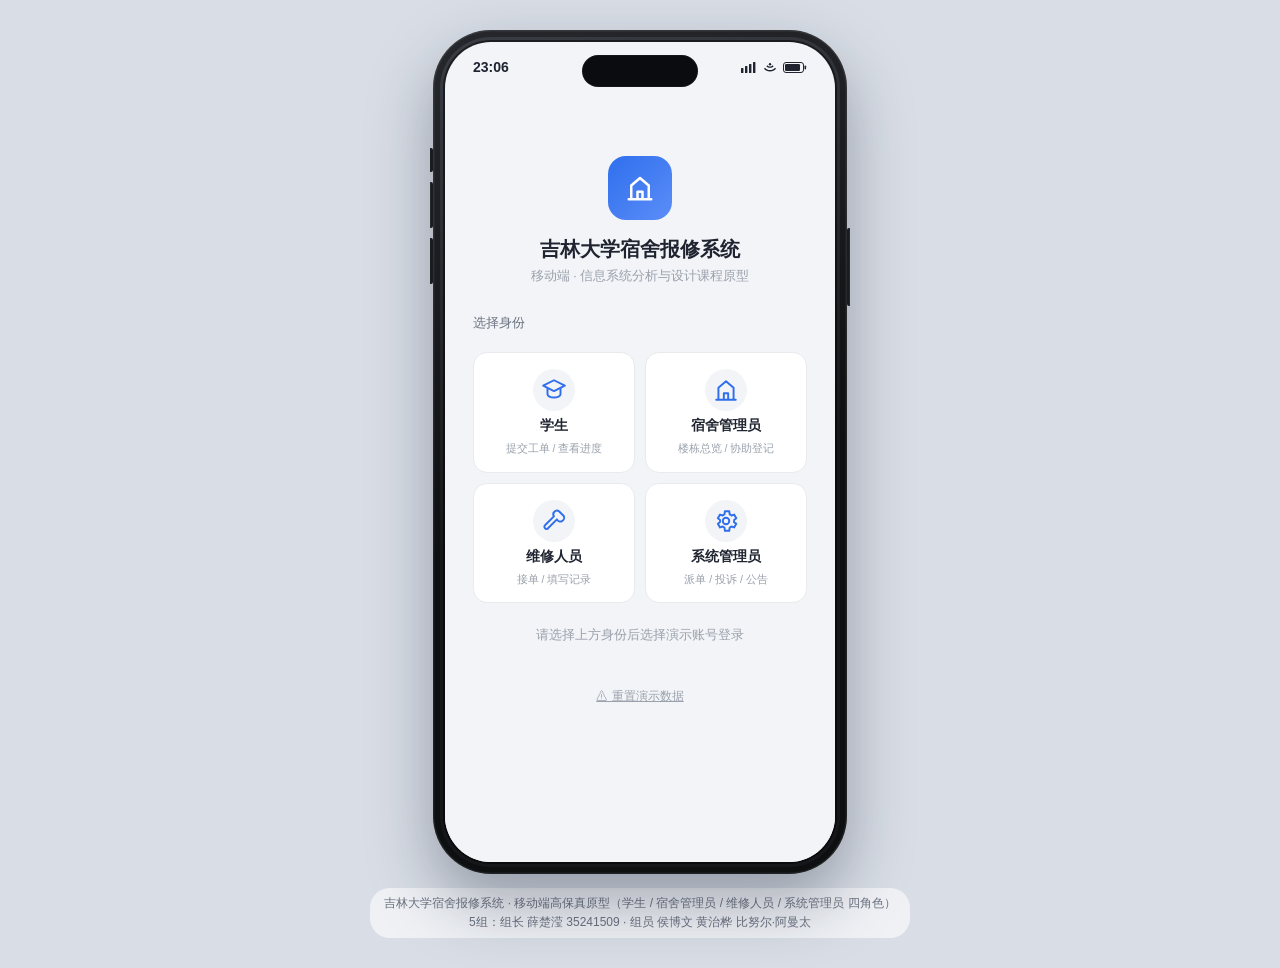
==== mobile.html @ 3c1765bf "Add files via upload" ====
<!DOCTYPE html>
<html lang="zh-CN">
<head>
<meta charset="UTF-8">
<meta name="viewport" content="width=device-width, initial-scale=1.0">
<title>吉林大学宿舍报修系统 - 移动端原型</title>
<style>
:root{
  --primary:#2F6FED;
  --primary-dark:#1E54C4;
  --primary-light:#E8F0FE;
  --success:#1FAA59;
  --success-light:#E6F7ED;
  --warning:#F5A623;
  --warning-light:#FEF3E0;
  --danger:#E5484D;
  --danger-light:#FCEAEA;
  --info:#7C5CFC;
  --info-light:#EFEAFE;
  --bg:#F2F4F7;
  --card:#FFFFFF;
  --text:#1F2430;
  --text-secondary:#6B7280;
  --text-tertiary:#9AA1AC;
  --border:#E8EAED;
  --radius:14px;
  --radius-sm:10px;
}
*{box-sizing:border-box;margin:0;padding:0;}
body{
  font-family:-apple-system,BlinkMacSystemFont,"Segoe UI","PingFang SC","Microsoft YaHei",sans-serif;
  background:#D9DEE6;
  display:flex;
  justify-content:center;
  align-items:flex-start;
  padding:30px 12px;
  min-height:100vh;
  color:var(--text);
}
/* ============ 外层信息 ============ */
.page-wrap{display:flex;flex-direction:column;align-items:center;gap:14px;}
.credit{
  font-size:12px;color:#6B7280;text-align:center;line-height:1.6;
  background:rgba(255,255,255,.6);padding:6px 14px;border-radius:20px;
}
/* ============ 手机框（深色机身 + 内屏 两层结构） ============ */
.phone{
  width:414px;
  height:844px;
  background:linear-gradient(165deg,#3a3d44,#16171a 55%);
  border-radius:58px;
  box-shadow:
    0 28px 64px rgba(20,30,50,.35),
    0 0 0 1.5px rgba(255,255,255,.08) inset,
    0 0 0 7px rgba(0,0,0,.35) inset;
  position:relative;
  padding:12px;
}
/* 电源键（右侧） */
.phone::before{
  content:'';position:absolute;right:-3px;top:198px;width:3px;height:78px;
  background:#1b1c1f;border-radius:2px 0 0 2px;
  box-shadow:-1px 0 0 rgba(255,255,255,.06) inset;
}
/* 音量键（左侧，上下两段） */
.phone::after{
  content:'';position:absolute;left:-3px;top:152px;width:3px;height:46px;
  background:#1b1c1f;border-radius:0 2px 2px 0;
  box-shadow:1px 0 0 rgba(255,255,255,.06) inset;
}
.phone-mute{
  position:absolute;left:-3px;top:118px;width:3px;height:24px;
  background:#1b1c1f;border-radius:0 2px 2px 0;z-index:1;
}
.phone-vol2{
  position:absolute;left:-3px;top:208px;width:3px;height:46px;
  background:#1b1c1f;border-radius:0 2px 2px 0;z-index:1;
}
.phone-screen{
  width:100%;height:100%;
  background:var(--bg);
  border-radius:46px;
  overflow:hidden;
  position:relative;
  display:flex;
  flex-direction:column;
  box-shadow:0 0 0 2px rgba(0,0,0,.5);
}
.notch{
  position:absolute;top:13px;left:50%;transform:translateX(-50%);
  width:116px;height:32px;background:#0b0c10;border-radius:100px;
  z-index:50;
  box-shadow:0 0 0 1px rgba(255,255,255,.04) inset;
}
.statusbar{
  height:50px;flex:0 0 50px;display:flex;align-items:center;justify-content:space-between;
  padding:0 28px;font-size:14px;font-weight:600;color:var(--text);background:transparent;z-index:40;
}
.statusbar .icons{display:flex;align-items:center;gap:5px;}
.screens{flex:1;position:relative;overflow:hidden;}
.screen{
  position:absolute;inset:0;display:flex;flex-direction:column;
  background:var(--bg);
  transform:translateX(100%);
  transition:transform .26s ease;
  z-index:1;
}
.screen.active{transform:translateX(0);z-index:5;}
.screen.under{transform:translateX(-30%);z-index:2;}
.screen-scroll{flex:1;overflow-y:auto;-webkit-overflow-scrolling:touch;}
.screen-scroll::-webkit-scrollbar{display:none;}

/* ============ 顶部导航 ============ */
.topnav{
  flex:0 0 50px;display:flex;align-items:center;padding:0 6px;position:relative;
  background:var(--bg);
}
.topnav .nav-btn{
  width:38px;height:38px;display:flex;align-items:center;justify-content:center;cursor:pointer;
  color:var(--text);flex:0 0 38px;
}
.topnav .nav-title{
  position:absolute;left:0;right:0;text-align:center;font-size:17px;font-weight:600;pointer-events:none;
}
.topnav .nav-right{flex:0 0 38px;display:flex;align-items:center;justify-content:flex-end;padding-right:4px;}
.topnav .nav-right-text{font-size:13px;color:var(--primary);font-weight:500;cursor:pointer;white-space:nowrap;}

/* ============ 通用卡片 ============ */
.card{
  background:var(--card);border-radius:var(--radius);padding:16px;
  box-shadow:0 1px 2px rgba(20,30,50,.04);
}
.section{padding:14px 16px;}
.section-title{font-size:14px;font-weight:600;color:var(--text);margin-bottom:10px;display:flex;align-items:center;justify-content:space-between;}
.section-title .more{font-size:12px;color:var(--text-tertiary);font-weight:400;cursor:pointer;}

/* ============ 按钮 ============ */
.btn{
  display:flex;align-items:center;justify-content:center;gap:6px;
  height:46px;border-radius:12px;font-size:15px;font-weight:600;cursor:pointer;
  border:none;width:100%;transition:transform .08s, opacity .15s;
  -webkit-tap-highlight-color:transparent;
}
.btn:active{transform:scale(.98);}
.btn-primary{background:var(--primary);color:#fff;}
.btn-primary:disabled{background:#B9CCF4;cursor:not-allowed;}
.btn-outline{background:#fff;color:var(--primary);border:1px solid var(--primary);}
.btn-danger-outline{background:#fff;color:var(--danger);border:1px solid var(--danger);}
.btn-ghost{background:var(--bg);color:var(--text);}
.btn-sm{height:36px;font-size:13px;border-radius:10px;}
.btn-row{display:flex;gap:10px;}

/* ============ 表单 ============ */
.field-label{font-size:13px;color:var(--text-secondary);margin-bottom:8px;font-weight:500;}
.field-label .req{color:var(--danger);margin-left:2px;}
textarea, input[type=text], input[type=datetime-local], input[type=password]{
  width:100%;border:1px solid var(--border);border-radius:10px;padding:11px 12px;
  font-size:14px;font-family:inherit;color:var(--text);background:#fff;
}
textarea{resize:none;min-height:90px;line-height:1.5;}
input::placeholder, textarea::placeholder{color:var(--text-tertiary);}
textarea:focus, input:focus{outline:none;border-color:var(--primary);}

.chip-grid{display:flex;flex-wrap:wrap;gap:8px;}
.chip{
  padding:9px 14px;border-radius:10px;background:#fff;border:1px solid var(--border);
  font-size:13.5px;color:var(--text);cursor:pointer;display:flex;align-items:center;gap:5px;
  -webkit-tap-highlight-color:transparent;
}
.chip.selected{background:var(--primary-light);border-color:var(--primary);color:var(--primary-dark);font-weight:600;}

.type-grid{display:grid;grid-template-columns:repeat(4,1fr);gap:10px;}
.type-item{
  display:flex;flex-direction:column;align-items:center;gap:6px;padding:10px 0;border-radius:12px;
  cursor:pointer;border:1.5px solid transparent;-webkit-tap-highlight-color:transparent;
}
.type-item.selected{background:var(--primary-light);border-color:var(--primary);}
.type-item .ic{
  width:42px;height:42px;border-radius:50%;display:flex;align-items:center;justify-content:center;
  background:var(--bg);
}
.type-item.selected .ic{background:#fff;}
.type-item span{font-size:12px;color:var(--text-secondary);}
.type-item.selected span{color:var(--primary-dark);font-weight:600;}

.switch-row{display:flex;align-items:center;justify-content:space-between;padding:4px 0;}
.switch{width:46px;height:26px;border-radius:13px;background:var(--border);position:relative;cursor:pointer;transition:background .2s;flex:0 0 46px;}
.switch.on{background:var(--primary);}
.switch .knob{position:absolute;top:3px;left:3px;width:20px;height:20px;border-radius:50%;background:#fff;box-shadow:0 1px 3px rgba(0,0,0,.25);transition:left .2s;}
.switch.on .knob{left:23px;}

/* ============ 图片上传 ============ */
.upload-grid{display:flex;flex-wrap:wrap;gap:10px;}
.upload-tile{
  width:72px;height:72px;border-radius:10px;position:relative;overflow:hidden;
  display:flex;align-items:center;justify-content:center;color:#fff;font-size:11px;
}
.upload-tile .del{
  position:absolute;top:2px;right:2px;width:18px;height:18px;border-radius:50%;
  background:rgba(0,0,0,.45);display:flex;align-items:center;justify-content:center;cursor:pointer;
}
.upload-add{
  width:72px;height:72px;border-radius:10px;border:1.5px dashed var(--border);
  display:flex;flex-direction:column;align-items:center;justify-content:center;gap:3px;
  color:var(--text-tertiary);font-size:11px;cursor:pointer;background:#fbfbfc;
}

/* ============ 状态标签 ============ */
.badge{display:inline-flex;align-items:center;gap:4px;font-size:11.5px;font-weight:600;padding:3px 9px;border-radius:7px;white-space:nowrap;}
.badge-pending{background:var(--warning-light);color:#B5740E;}
.badge-assigned{background:var(--info-light);color:#5B3FD6;}
.badge-repairing{background:var(--primary-light);color:var(--primary-dark);}
.badge-evaluate{background:#E0F7F4;color:#0E8A78;}
.badge-completed{background:var(--success-light);color:#16834A;}
.badge-cancelled{background:#EEF0F2;color:#7A828E;}
.badge-rejected{background:var(--danger-light);color:#C23337;}

/* ============ 工单列表卡片 ============ */
.ticket-card{background:#fff;border-radius:var(--radius);padding:14px;margin-bottom:10px;cursor:pointer;-webkit-tap-highlight-color:transparent;}
.ticket-card:active{background:#FAFBFC;}
.ticket-top{display:flex;align-items:flex-start;justify-content:space-between;margin-bottom:8px;}
.ticket-type{display:flex;align-items:center;gap:8px;}
.ticket-type .ic{width:34px;height:34px;border-radius:9px;display:flex;align-items:center;justify-content:center;flex:0 0 34px;}
.ticket-id{font-size:11.5px;color:var(--text-tertiary);}
.ticket-desc{font-size:13px;color:var(--text-secondary);line-height:1.5;margin:6px 0 8px;
  display:-webkit-box;-webkit-line-clamp:2;-webkit-box-orient:vertical;overflow:hidden;}
.ticket-meta{display:flex;align-items:center;justify-content:space-between;font-size:11.5px;color:var(--text-tertiary);}

/* ============ 分段控件 / tabs ============ */
.segment{display:flex;background:#fff;border-radius:11px;padding:3px;gap:2px;}
.segment .seg-item{flex:1;text-align:center;padding:8px 4px;font-size:12.5px;border-radius:9px;color:var(--text-secondary);cursor:pointer;font-weight:500;white-space:nowrap;}
.segment .seg-item.active{background:var(--primary);color:#fff;font-weight:600;}
.tab-underline{display:flex;border-bottom:1px solid var(--border);background:#fff;}
.tab-underline .tu-item{flex:1;text-align:center;padding:13px 0;font-size:14px;color:var(--text-secondary);position:relative;cursor:pointer;font-weight:500;}
.tab-underline .tu-item.active{color:var(--primary);font-weight:700;}
.tab-underline .tu-item.active::after{content:'';position:absolute;bottom:0;left:50%;transform:translateX(-50%);width:28px;height:3px;background:var(--primary);border-radius:3px;}

/* ============ 时间线 ============ */
.timeline{padding-left:6px;}
.tl-item{display:flex;gap:12px;position:relative;padding-bottom:22px;}
.tl-item:last-child{padding-bottom:0;}
.tl-dot-col{display:flex;flex-direction:column;align-items:center;flex:0 0 22px;}
.tl-dot{width:22px;height:22px;border-radius:50%;display:flex;align-items:center;justify-content:center;background:var(--border);color:#fff;flex:0 0 22px;}
.tl-dot.done{background:var(--success);}
.tl-dot.now{background:var(--primary);box-shadow:0 0 0 4px var(--primary-light);}
.tl-dot.fail{background:var(--danger);}
.tl-line{width:2px;flex:1;background:var(--border);margin-top:2px;}
.tl-line.done{background:var(--success);}
.tl-body{flex:1;padding-top:1px;}
.tl-title{font-size:14px;font-weight:600;color:var(--text);}
.tl-title.muted{color:var(--text-tertiary);font-weight:500;}
.tl-sub{font-size:12.5px;color:var(--text-tertiary);margin-top:3px;line-height:1.5;}

/* ============ 星级评分 ============ */
.star-row{display:flex;align-items:center;justify-content:space-between;padding:10px 0;}
.star-row .star-label{font-size:14px;color:var(--text);font-weight:500;}
.stars{display:flex;gap:4px;}
.star{width:26px;height:26px;cursor:pointer;}

/* ============ 列表行 ============ */
.list-row{display:flex;align-items:center;justify-content:space-between;background:#fff;padding:14px 16px;cursor:pointer;-webkit-tap-highlight-color:transparent;}
.list-row:active{background:#FAFBFC;}
.list-row + .list-row{border-top:1px solid var(--border);}
.list-row .lr-left{display:flex;align-items:center;gap:11px;}
.lr-text{font-size:14.5px;color:var(--text);}
.lr-sub{font-size:12px;color:var(--text-tertiary);margin-top:2px;}
.lr-chevron{color:var(--text-tertiary);}

/* ============ 消息行 ============ */
.msg-row{display:flex;gap:11px;padding:14px 16px;background:#fff;cursor:pointer;position:relative;-webkit-tap-highlight-color:transparent;}
.msg-row:active{background:#FAFBFC;}
.msg-row + .msg-row{border-top:1px solid var(--border);}
.msg-icon{width:38px;height:38px;border-radius:50%;display:flex;align-items:center;justify-content:center;flex:0 0 38px;}
.msg-body{flex:1;min-width:0;}
.msg-top{display:flex;align-items:center;justify-content:space-between;}
.msg-title{font-size:14px;font-weight:600;color:var(--text);}
.msg-time{font-size:11.5px;color:var(--text-tertiary);}
.msg-content{font-size:12.5px;color:var(--text-secondary);margin-top:3px;line-height:1.5;
  display:-webkit-box;-webkit-line-clamp:2;-webkit-box-orient:vertical;overflow:hidden;}
.unread-dot{width:8px;height:8px;border-radius:50%;background:var(--danger);position:absolute;top:16px;left:8px;}

/* ============ 首页专属 ============ */
.home-header{padding:18px 16px 4px;}
.greet{font-size:20px;font-weight:700;color:var(--text);}
.dorm-chip{display:inline-flex;align-items:center;gap:5px;margin-top:6px;font-size:12.5px;color:var(--text-secondary);background:#fff;padding:5px 10px;border-radius:8px;}
.cta-repair{
  margin:14px 16px 0;border-radius:18px;padding:20px;
  background:linear-gradient(135deg,#2F6FED,#5B8DF8);color:#fff;position:relative;overflow:hidden;
  cursor:pointer;-webkit-tap-highlight-color:transparent;
}
.cta-repair::after{content:'';position:absolute;right:-30px;top:-30px;width:140px;height:140px;border-radius:50%;background:rgba(255,255,255,.10);}
.cta-repair .cta-title{font-size:17px;font-weight:700;display:flex;align-items:center;gap:8px;}
.cta-repair .cta-sub{font-size:12.5px;opacity:.88;margin-top:5px;}
.cta-repair .cta-arrow{position:absolute;right:18px;top:50%;transform:translateY(-50%);}

.active-ticket{margin:14px 16px 0;}
.notice-strip{
  margin:0 16px;background:var(--warning-light);border-radius:10px;padding:10px 12px;
  display:flex;align-items:center;gap:8px;font-size:12.5px;color:#8A5A0A;cursor:pointer;
}

.bottom-tabbar{
  flex:0 0 64px;display:flex;background:#fff;border-top:1px solid var(--border);
  padding-bottom:8px;
}
.tab-btn{flex:1;display:flex;flex-direction:column;align-items:center;justify-content:center;gap:3px;
  color:var(--text-tertiary);cursor:pointer;position:relative;-webkit-tap-highlight-color:transparent;padding-top:6px;}
.tab-btn.active{color:var(--primary);}
.tab-btn span{font-size:11px;font-weight:500;}
.tab-badge{position:absolute;top:2px;right:calc(50% - 17px);background:var(--danger);color:#fff;font-size:10px;
  font-weight:700;min-width:16px;height:16px;border-radius:8px;display:flex;align-items:center;justify-content:center;padding:0 4px;}

/* ============ 空状态 ============ */
.empty-state{display:flex;flex-direction:column;align-items:center;justify-content:center;padding:70px 30px;text-align:center;color:var(--text-tertiary);}
.empty-state .es-title{font-size:14px;color:var(--text-secondary);margin-top:14px;font-weight:500;}
.empty-state .es-sub{font-size:12.5px;margin-top:6px;line-height:1.6;}

/* ============ Toast / Modal ============ */
.toast{
  position:absolute;bottom:90px;left:50%;transform:translateX(-50%) translateY(20px);
  background:rgba(30,32,38,.92);color:#fff;font-size:13px;padding:10px 18px;border-radius:30px;
  z-index:100;opacity:0;pointer-events:none;transition:opacity .2s, transform .2s;white-space:nowrap;
}
.toast.show{opacity:1;transform:translateX(-50%) translateY(0);}
.modal-overlay{
  position:absolute;inset:0;background:rgba(15,18,25,.45);z-index:90;display:flex;align-items:center;justify-content:center;
  opacity:0;pointer-events:none;transition:opacity .2s;
}
.modal-overlay.show{opacity:1;pointer-events:auto;}
.modal-box{width:280px;background:#fff;border-radius:16px;padding:22px 20px 16px;text-align:center;}
.modal-title{font-size:16px;font-weight:700;color:var(--text);}
.modal-msg{font-size:13.5px;color:var(--text-secondary);margin-top:10px;line-height:1.6;}
.modal-btns{display:flex;gap:10px;margin-top:18px;}

/* ============ 登录页 ============ */
.login-screen{justify-content:flex-start;}
.login-top{padding:64px 30px 24px;display:flex;flex-direction:column;align-items:center;}
.login-badge{width:64px;height:64px;border-radius:18px;background:linear-gradient(135deg,#2F6FED,#5B8DF8);display:flex;align-items:center;justify-content:center;margin-bottom:16px;}
.login-title{font-size:20px;font-weight:700;color:var(--text);}
.login-sub{font-size:12.5px;color:var(--text-tertiary);margin-top:5px;}
.login-form{padding:6px 28px;display:flex;flex-direction:column;gap:14px;}
.login-form label{font-size:12.5px;color:var(--text-secondary);margin-bottom:6px;display:block;font-weight:500;}

/* 个人中心 */
.profile-header{padding:26px 20px 18px;display:flex;align-items:center;gap:14px;background:#fff;}
.avatar{width:58px;height:58px;border-radius:50%;background:var(--primary);color:#fff;font-size:22px;font-weight:700;display:flex;align-items:center;justify-content:center;flex:0 0 58px;}
.profile-name{font-size:17px;font-weight:700;color:var(--text);}
.profile-sub{font-size:12.5px;color:var(--text-tertiary);margin-top:3px;}

.info-card-row{display:flex;justify-content:space-between;padding:8px 0;font-size:13px;}
.info-card-row .k{color:var(--text-tertiary);}
.info-card-row .v{color:var(--text);font-weight:500;}

hr.div{border:none;border-top:1px solid var(--border);margin:0;}
.repair-photo{width:64px;height:64px;border-radius:9px;object-fit:cover;}
.repair-photo-mock{width:64px;height:64px;border-radius:9px;display:flex;align-items:center;justify-content:center;color:#fff;font-size:10px;}

/* ============ 角色选择登录卡 ============ */
.role-grid{display:grid;grid-template-columns:1fr 1fr;gap:10px;}
.role-card{
  background:#fff;border:1.5px solid var(--border);border-radius:14px;padding:16px 10px;
  display:flex;flex-direction:column;align-items:center;gap:6px;cursor:pointer;text-align:center;
  -webkit-tap-highlight-color:transparent;
}
.role-card.selected{border-color:var(--primary);background:var(--primary-light);}
.role-card .rc-ic{width:42px;height:42px;border-radius:50%;display:flex;align-items:center;justify-content:center;background:var(--bg);color:var(--primary);}
.role-card.selected .rc-ic{background:#fff;}
.role-card .rc-name{font-size:13.5px;font-weight:700;color:var(--text);}
.role-card .rc-desc{font-size:10.5px;color:var(--text-tertiary);line-height:1.4;}

/* ============ 统计卡（总览类页面） ============ */
.stat-grid{display:grid;grid-template-columns:1fr 1fr;gap:10px;}
.stat-card{background:#fff;border-radius:var(--radius);padding:14px;}
.stat-card .stat-label{font-size:12px;color:var(--text-tertiary);}
.stat-card .stat-value{font-size:24px;font-weight:700;margin-top:4px;}
.bar-row{display:flex;align-items:center;gap:10px;margin-bottom:10px;}
.bar-row .bar-label{font-size:12.5px;color:var(--text-secondary);width:42px;flex:0 0 42px;}
.bar-track{flex:1;height:8px;background:var(--bg);border-radius:5px;overflow:hidden;}
.bar-fill{height:100%;background:var(--primary);border-radius:5px;}
.bar-row .bar-count{font-size:11.5px;color:var(--text-tertiary);flex:0 0 36px;text-align:right;}

/* ============ 派单候选人卡 ============ */
.cand-row{background:#fff;border-radius:12px;padding:12px;display:flex;align-items:center;justify-content:space-between;gap:10px;margin-bottom:9px;border:1.5px solid transparent;}
.cand-row.rec{border-color:var(--primary);background:var(--primary-light);}
.cand-name{font-size:14px;font-weight:700;color:var(--text);display:flex;align-items:center;gap:6px;flex-wrap:wrap;}
.cand-tag{font-size:10.5px;background:var(--bg);color:var(--text-secondary);padding:2px 7px;border-radius:6px;font-weight:500;}
.cand-rec-tag{font-size:10.5px;background:var(--primary);color:#fff;padding:2px 7px;border-radius:6px;font-weight:600;display:inline-flex;align-items:center;gap:2px;}
.cand-meta{font-size:11.5px;color:var(--text-tertiary);margin-top:4px;}

/* ============ 耗材编辑行 ============ */
.mat-row{display:flex;gap:8px;margin-bottom:8px;align-items:center;}
.mat-row input{flex:1;}
.mat-row input.mat-qty{flex:0 0 56px;text-align:center;padding:11px 4px;}
.mat-row .mat-del{width:36px;height:36px;flex:0 0 36px;border-radius:9px;background:var(--danger-light);color:var(--danger);display:flex;align-items:center;justify-content:center;cursor:pointer;font-size:16px;font-weight:700;}

/* ============ 简易只读人员行 ============ */
.staff-row{display:flex;align-items:center;justify-content:space-between;background:#fff;padding:13px 14px;border-radius:12px;margin-bottom:9px;}
.staff-row .sr-name{font-size:14px;font-weight:600;color:var(--text);}
.staff-row .sr-sub{font-size:11.5px;color:var(--text-tertiary);margin-top:3px;}
.staff-row .sr-score{font-size:13px;font-weight:700;color:var(--warning);}

/* ============ 段内分段（投诉/公告 二级切换）============ */
.mini-seg{display:flex;gap:8px;margin-bottom:12px;}
.mini-seg .ms-item{flex:1;text-align:center;padding:9px 0;border-radius:10px;background:#fff;font-size:13px;color:var(--text-secondary);font-weight:600;cursor:pointer;border:1.5px solid var(--border);}
.mini-seg .ms-item.active{background:var(--primary);color:#fff;border-color:var(--primary);}

</style>
</head>
<body>
<div class="page-wrap">
  <div class="phone" id="phone">
    <div class="phone-mute"></div>
    <div class="phone-vol2"></div>
    <div class="phone-screen">
      <div class="notch"></div>
      <div class="statusbar">
        <span id="clock">9:41</span>
        <div class="icons">
          <svg width="16" height="11" viewBox="0 0 16 11" fill="none"><rect x="0" y="6" width="2.4" height="5" rx="0.6" fill="currentColor"/><rect x="4" y="4" width="2.4" height="7" rx="0.6" fill="currentColor"/><rect x="8" y="2" width="2.4" height="9" rx="0.6" fill="currentColor"/><rect x="12" y="0" width="2.4" height="11" rx="0.6" fill="currentColor"/></svg>
          <svg width="16" height="11" viewBox="0 0 16 11" fill="none"><path d="M8 9.5C5.5 9.5 3.5 8.4 2 6.7L2.9 5.7C4.2 7.1 6 8 8 8C10 8 11.8 7.1 13.1 5.7L14 6.7C12.5 8.4 10.5 9.5 8 9.5Z" fill="currentColor"/><path d="M8 5.8C6.6 5.8 5.3 5.2 4.4 4.2L5.3 3.2C6 4 7 4.5 8 4.5C9 4.5 10 4 10.7 3.2L11.6 4.2C10.7 5.2 9.4 5.8 8 5.8Z" fill="currentColor"/><circle cx="8" cy="2.2" r="1.2" fill="currentColor"/></svg>
          <svg width="24" height="11" viewBox="0 0 24 11" fill="none"><rect x="0.5" y="0.5" width="20" height="10" rx="2.5" stroke="currentColor"/><rect x="2" y="2" width="15" height="7" rx="1.2" fill="currentColor"/><rect x="21.5" y="3.5" width="1.6" height="4" rx="0.8" fill="currentColor"/></svg>
        </div>
      </div>

      <div class="screens" id="screens"></div>

      <div class="bottom-tabbar" id="bottomTabbar"></div>

      <div class="modal-overlay" id="modalOverlay"></div>
      <div class="toast" id="toast"></div>
    </div>
  </div>
  <div class="credit">吉林大学宿舍报修系统 · 移动端高保真原型（学生 / 宿舍管理员 / 维修人员 / 系统管理员 四角色）<br>5组：组长 薛楚滢 35241509 · 组员 侯博文 黄治桦 比努尔·阿曼太</div>
</div>

<script>
/* ============================================================
   吉林大学宿舍报修系统 · 移动端高保真原型
   数据模型与字段命名严格对齐网页端 app.js（同一套用例/状态机），
   保证两端演示时数据口径一致。账号、工单等均为课程演示数据。
   ============================================================ */

/* ---------------- 图标库 ---------------- */
const ICON = {
  back: `<svg width="22" height="22" viewBox="0 0 24 24" fill="none" stroke="currentColor" stroke-width="2.2" stroke-linecap="round" stroke-linejoin="round"><path d="M15 18l-6-6 6-6"/></svg>`,
  plus: `<svg width="20" height="20" viewBox="0 0 24 24" fill="none" stroke="currentColor" stroke-width="2.4" stroke-linecap="round"><path d="M12 5v14M5 12h14"/></svg>`,
  bolt: `<svg width="22" height="22" viewBox="0 0 24 24" fill="none" stroke="currentColor" stroke-width="2" stroke-linecap="round" stroke-linejoin="round"><path d="M13 2 4 14h6l-1 8 9-12h-6l1-8z"/></svg>`,
  sofa: `<svg width="22" height="22" viewBox="0 0 24 24" fill="none" stroke="currentColor" stroke-width="2" stroke-linecap="round" stroke-linejoin="round"><path d="M5 11V8a2 2 0 0 1 2-2h10a2 2 0 0 1 2 2v3"/><path d="M3 11h18v5a1 1 0 0 1-1 1H4a1 1 0 0 1-1-1z"/><path d="M5 17v3M19 17v3"/></svg>`,
  window: `<svg width="22" height="22" viewBox="0 0 24 24" fill="none" stroke="currentColor" stroke-width="2" stroke-linecap="round" stroke-linejoin="round"><rect x="3" y="4" width="18" height="16" rx="1.5"/><path d="M12 4v16M3 12h18"/></svg>`,
  shower: `<svg width="22" height="22" viewBox="0 0 24 24" fill="none" stroke="currentColor" stroke-width="2" stroke-linecap="round" stroke-linejoin="round"><path d="M4 12a8 8 0 0 1 16 0"/><path d="M4 12h16M7 16v2M11 16v3M15 16v2"/></svg>`,
  wifi: `<svg width="22" height="22" viewBox="0 0 24 24" fill="none" stroke="currentColor" stroke-width="2" stroke-linecap="round" stroke-linejoin="round"><path d="M5 12.5a10 10 0 0 1 14 0"/><path d="M8.5 16a5 5 0 0 1 7 0"/><circle cx="12" cy="19.5" r="1" fill="currentColor" stroke="none"/></svg>`,
  snow: `<svg width="22" height="22" viewBox="0 0 24 24" fill="none" stroke="currentColor" stroke-width="2" stroke-linecap="round"><path d="M12 2v20M4.2 6.5l15.6 11M4.2 17.5l15.6-11"/></svg>`,
  more: `<svg width="22" height="22" viewBox="0 0 24 24" fill="none" stroke="currentColor" stroke-width="2" stroke-linecap="round" stroke-linejoin="round"><circle cx="5" cy="12" r="1.6" fill="currentColor" stroke="none"/><circle cx="12" cy="12" r="1.6" fill="currentColor" stroke="none"/><circle cx="19" cy="12" r="1.6" fill="currentColor" stroke="none"/></svg>`,
  camera: `<svg width="20" height="20" viewBox="0 0 24 24" fill="none" stroke="currentColor" stroke-width="2" stroke-linecap="round" stroke-linejoin="round"><path d="M4 8a2 2 0 0 1 2-2h2l1.2-1.6A2 2 0 0 1 10.8 3.6h2.4a2 2 0 0 1 1.6.8L16 6h2a2 2 0 0 1 2 2v10a2 2 0 0 1-2 2H6a2 2 0 0 1-2-2z"/><circle cx="12" cy="13" r="3.3"/></svg>`,
  clock: `<svg width="16" height="16" viewBox="0 0 24 24" fill="none" stroke="currentColor" stroke-width="2" stroke-linecap="round" stroke-linejoin="round"><circle cx="12" cy="12" r="9"/><path d="M12 7v5l3 3"/></svg>`,
  pin: `<svg width="14" height="14" viewBox="0 0 24 24" fill="none" stroke="currentColor" stroke-width="2" stroke-linecap="round" stroke-linejoin="round"><path d="M12 22s7-7.4 7-12a7 7 0 0 0-14 0c0 4.6 7 12 7 12z"/><circle cx="12" cy="10" r="2.5"/></svg>`,
  check: `<svg width="13" height="13" viewBox="0 0 24 24" fill="none" stroke="#fff" stroke-width="3" stroke-linecap="round" stroke-linejoin="round"><path d="M5 13l4 4L19 7"/></svg>`,
  x: `<svg width="13" height="13" viewBox="0 0 24 24" fill="none" stroke="#fff" stroke-width="3" stroke-linecap="round"><path d="M6 6l12 12M18 6 6 18"/></svg>`,
  chevron: `<svg width="17" height="17" viewBox="0 0 24 24" fill="none" stroke="currentColor" stroke-width="2.2" stroke-linecap="round" stroke-linejoin="round"><path d="M9 6l6 6-6 6"/></svg>`,
  phone: `<svg width="15" height="15" viewBox="0 0 24 24" fill="none" stroke="currentColor" stroke-width="2" stroke-linecap="round" stroke-linejoin="round"><path d="M6.6 10.8a14 14 0 0 0 6.6 6.6l2.2-2.2a1.3 1.3 0 0 1 1.3-.3 11 11 0 0 0 3.4.5 1.3 1.3 0 0 1 1.3 1.3V20a1.3 1.3 0 0 1-1.3 1.3C10.5 21.3 2.7 13.5 2.7 4.3A1.3 1.3 0 0 1 4 3h3.6a1.3 1.3 0 0 1 1.3 1.3 11 11 0 0 0 .5 3.4 1.3 1.3 0 0 1-.3 1.3z"/></svg>`,
  star_o: `<svg viewBox="0 0 24 24" fill="none" stroke="#C7CCD4" stroke-width="1.8" stroke-linejoin="round"><path d="M12 3.5l2.6 5.4 5.9.7-4.3 4.2 1 5.9L12 16.8l-5.2 2.9 1-5.9L3.5 9.6l5.9-.7z"/></svg>`,
  star_f: `<svg viewBox="0 0 24 24" fill="#F5A623" stroke="#F5A623" stroke-width="1.8" stroke-linejoin="round"><path d="M12 3.5l2.6 5.4 5.9.7-4.3 4.2 1 5.9L12 16.8l-5.2 2.9 1-5.9L3.5 9.6l5.9-.7z"/></svg>`,
  bell_fill: `<svg width="18" height="18" viewBox="0 0 24 24" fill="currentColor" stroke="none"><path d="M18 16v-5a6 6 0 1 0-12 0v5l-2 2v1h16v-1z"/><path d="M9.5 20a2.5 2.5 0 0 0 5 0z"/></svg>`,
  notice_fill: `<svg width="18" height="18" viewBox="0 0 24 24" fill="currentColor" stroke="none"><path d="M3 11v2l3 .5V17a2 2 0 0 0 2 2h1l-1-5.2L3 11z"/><path d="M21 4 6 9v6l15 5z"/></svg>`,
  reply_fill: `<svg width="18" height="18" viewBox="0 0 24 24" fill="currentColor" stroke="none"><path d="M4 4h16v11H8l-4 4z"/></svg>`,
  wrench_fill: `<svg width="18" height="18" viewBox="0 0 24 24" fill="currentColor" stroke="none"><path d="M21 7.4 16.6 3a3.4 3.4 0 0 0-4.7 4.7l-8 8a2 2 0 1 0 2.8 2.8l8-8A3.4 3.4 0 0 0 21 7.4z"/></svg>`,
  doc: `<svg width="18" height="18" viewBox="0 0 24 24" fill="none" stroke="currentColor" stroke-width="2" stroke-linecap="round" stroke-linejoin="round"><path d="M14 3H7a2 2 0 0 0-2 2v14a2 2 0 0 0 2 2h10a2 2 0 0 0 2-2V8z"/><path d="M14 3v5h5"/></svg>`,
  feedback: `<svg width="18" height="18" viewBox="0 0 24 24" fill="none" stroke="currentColor" stroke-width="2" stroke-linecap="round" stroke-linejoin="round"><path d="M21 11.5a8.4 8.4 0 0 1-8.5 8.4 8.7 8.7 0 0 1-3.7-.8L3 20l1-5.5a8.4 8.4 0 0 1-.5-2.9A8.4 8.4 0 0 1 12 3a8.4 8.4 0 0 1 9 8.5z"/></svg>`,
  about: `<svg width="18" height="18" viewBox="0 0 24 24" fill="none" stroke="currentColor" stroke-width="2" stroke-linecap="round" stroke-linejoin="round"><circle cx="12" cy="12" r="9"/><path d="M12 8v.01M11 12h1v5h1"/></svg>`,
  logout: `<svg width="18" height="18" viewBox="0 0 24 24" fill="none" stroke="currentColor" stroke-width="2" stroke-linecap="round" stroke-linejoin="round"><path d="M9 21H5a2 2 0 0 1-2-2V5a2 2 0 0 1 2-2h4"/><path d="M16 17l5-5-5-5M21 12H9"/></svg>`,
  building: `<svg width="14" height="14" viewBox="0 0 24 24" fill="none" stroke="currentColor" stroke-width="2" stroke-linecap="round" stroke-linejoin="round"><path d="M3 21h18M6 21V8l6-4 6 4v13M9 21v-5h6v5"/></svg>`,
  cancel_circ: `<svg width="46" height="46" viewBox="0 0 24 24" fill="none" stroke="var(--danger)" stroke-width="1.6"><circle cx="12" cy="12" r="9.5"/><path d="M8.5 8.5l7 7M15.5 8.5l-7 7" stroke-width="1.8" stroke-linecap="round"/></svg>`,
  home: `<svg width="22" height="22" viewBox="0 0 24 24" fill="none" stroke="currentColor" stroke-width="2" stroke-linecap="round" stroke-linejoin="round"><path d="M3 11l9-8 9 8"/><path d="M5 10v10h14V10"/></svg>`,
  list: `<svg width="22" height="22" viewBox="0 0 24 24" fill="none" stroke="currentColor" stroke-width="2" stroke-linecap="round" stroke-linejoin="round"><rect x="5" y="3" width="14" height="18" rx="2"/><path d="M9 8h6M9 12h6M9 16h4"/></svg>`,
  bell_o: `<svg width="22" height="22" viewBox="0 0 24 24" fill="none" stroke="currentColor" stroke-width="2" stroke-linecap="round" stroke-linejoin="round"><path d="M18 8a6 6 0 1 0-12 0c0 7-3 9-3 9h18s-3-2-3-9"/><path d="M13.7 21a2 2 0 0 1-3.4 0"/></svg>`,
  user_o: `<svg width="22" height="22" viewBox="0 0 24 24" fill="none" stroke="currentColor" stroke-width="2" stroke-linecap="round" stroke-linejoin="round"><circle cx="12" cy="8" r="4"/><path d="M4 21c0-4 4-6 8-6s8 2 8 6"/></svg>`,
  grid: `<svg width="22" height="22" viewBox="0 0 24 24" fill="none" stroke="currentColor" stroke-width="2" stroke-linecap="round" stroke-linejoin="round"><rect x="3" y="3" width="8" height="8" rx="1.5"/><rect x="13" y="3" width="8" height="8" rx="1.5"/><rect x="3" y="13" width="8" height="8" rx="1.5"/><rect x="13" y="13" width="8" height="8" rx="1.5"/></svg>`,
  clip_check: `<svg width="22" height="22" viewBox="0 0 24 24" fill="none" stroke="currentColor" stroke-width="2" stroke-linecap="round" stroke-linejoin="round"><path d="M9 4h6a1 1 0 0 1 1 1v1H8V5a1 1 0 0 1 1-1z"/><rect x="5" y="5" width="14" height="16" rx="2"/><path d="M9 13l2 2 4-4"/></svg>`,
  calendar: `<svg width="20" height="20" viewBox="0 0 24 24" fill="none" stroke="currentColor" stroke-width="2" stroke-linecap="round" stroke-linejoin="round"><rect x="3" y="5" width="18" height="16" rx="2"/><path d="M3 10h18M8 3v4M16 3v4"/></svg>`,
  send: `<svg width="22" height="22" viewBox="0 0 24 24" fill="none" stroke="currentColor" stroke-width="2" stroke-linecap="round" stroke-linejoin="round"><path d="M22 2 11 13M22 2l-7 20-4-9-9-4z"/></svg>`,
  work_o: `<svg width="22" height="22" viewBox="0 0 24 24" fill="none" stroke="currentColor" stroke-width="2" stroke-linecap="round" stroke-linejoin="round"><rect x="3" y="7" width="18" height="13" rx="2"/><path d="M8 7V5a2 2 0 0 1 2-2h4a2 2 0 0 1 2 2v2M3 12h18"/></svg>`,
  people_o: `<svg width="20" height="20" viewBox="0 0 24 24" fill="none" stroke="currentColor" stroke-width="2" stroke-linecap="round" stroke-linejoin="round"><circle cx="9" cy="8" r="3.2"/><path d="M2.5 20c0-3.4 3-5.2 6.5-5.2s6.5 1.8 6.5 5.2"/><circle cx="17.5" cy="9" r="2.5"/><path d="M16 14.3c2.6.3 4.5 1.8 4.5 4.4"/></svg>`,
  sparkle: `<svg width="13" height="13" viewBox="0 0 24 24" fill="#fff" stroke="none"><path d="M12 2l1.8 6.2L20 10l-6.2 1.8L12 18l-1.8-6.2L4 10l6.2-1.8z"/></svg>`,
  megaphone_o: `<svg width="20" height="20" viewBox="0 0 24 24" fill="none" stroke="currentColor" stroke-width="2" stroke-linecap="round" stroke-linejoin="round"><path d="M3 10v4l3 .6V16a2 2 0 0 0 2 2h1l-1-5.4L3 10z"/><path d="M21 3 6 8v8l15 5z"/></svg>`,
  role_student: `<svg width="26" height="26" viewBox="0 0 24 24" fill="none" stroke="currentColor" stroke-width="1.8" stroke-linecap="round" stroke-linejoin="round"><path d="M12 3 2 8l10 5 10-5z"/><path d="M6 10.5V16c0 1.5 2.7 3 6 3s6-1.5 6-3v-5.5"/></svg>`,
  role_dorm: `<svg width="26" height="26" viewBox="0 0 24 24" fill="none" stroke="currentColor" stroke-width="1.8" stroke-linecap="round" stroke-linejoin="round"><path d="M3 21h18M5 21V10l7-6 7 6v11M10 21v-6h4v6"/></svg>`,
  role_repair: `<svg width="26" height="26" viewBox="0 0 24 24" fill="none" stroke="currentColor" stroke-width="1.8" stroke-linecap="round" stroke-linejoin="round"><path d="M21 7.4 16.6 3a3.4 3.4 0 0 0-4.7 4.7l-8 8a2 2 0 1 0 2.8 2.8l8-8A3.4 3.4 0 0 0 21 7.4z"/></svg>`,
  role_admin: `<svg width="26" height="26" viewBox="0 0 24 24" fill="none" stroke="currentColor" stroke-width="1.8" stroke-linecap="round" stroke-linejoin="round"><circle cx="12" cy="12" r="3"/><path d="M19.4 13a7.4 7.4 0 0 0 .1-2l2-1.5-2-3.4-2.4.8a7.6 7.6 0 0 0-1.7-1L15 3h-4l-.4 2.9a7.6 7.6 0 0 0-1.7 1l-2.4-.8-2 3.4 2 1.5a7.4 7.4 0 0 0 0 2l-2 1.5 2 3.4 2.4-.8a7.6 7.6 0 0 0 1.7 1L11 21h4l.4-2.9a7.6 7.6 0 0 0 1.7-1l2.4.8 2-3.4z"/></svg>`,
};

function typeIcon(t){
  const map={'水电':ICON.bolt,'家具':ICON.sofa,'门窗':ICON.window,'卫浴':ICON.shower,'网络':ICON.wifi,'空调':ICON.snow,'其他':ICON.more};
  return map[t]||ICON.more;
}
function typeColor(t){
  const map={'水电':'#2F6FED','家具':'#B5740E','门窗':'#5B3FD6','卫浴':'#0E8A78','网络':'#16834A','空调':'#0E8FB5','其他':'#7A828E'};
  return map[t]||'#7A828E';
}

/* ---------------- 常量 ---------------- */
const STATUS_LABEL = { pending:'待派单', assigned:'已派单', repairing:'维修中', to_evaluate:'待评价', completed:'已完成', rejected:'已退回', cancelled:'已取消' };
const STATUS_BADGE  = { pending:'badge-pending', assigned:'badge-assigned', repairing:'badge-repairing', to_evaluate:'badge-evaluate', completed:'badge-completed', rejected:'badge-rejected', cancelled:'badge-cancelled' };
const FAULT_TYPES = ['水电','家具','网络','空调','门窗','卫浴','其他'];
const COMPLAINT_STATUS_LABEL = { pending:'待处理', processing:'处理中', resolved:'已解决', closed:'已关闭' };
const ROLE_LABEL = { student:'学生', dorm_admin:'宿舍管理员', repairman:'维修人员', admin:'系统管理员' };
const ROLE_ICON  = { student:'role_student', dorm_admin:'role_dorm', repairman:'role_repair', admin:'role_admin' };

function statusBadge(s){ return `<span class="badge ${STATUS_BADGE[s]||''}">${STATUS_LABEL[s]||s}</span>`; }
function roleName(r){ return ROLE_LABEL[r]||r; }
function genId(prefix){ return prefix + Date.now() + Math.floor(Math.random()*1000); }
function pad(n){ return String(n).padStart(2,'0'); }
function fmtTime(ts){ if(!ts) return '—'; const d=new Date(ts); return `${d.getMonth()+1}-${pad(d.getDate())} ${pad(d.getHours())}:${pad(d.getMinutes())}`; }
function fmtDate(ts){ if(!ts) return '—'; const d=new Date(ts); return `${d.getMonth()+1}-${pad(d.getDate())}`; }
function maskPhone(p){ if(!p||p.length<7) return p||'—'; return p.slice(0,3)+'****'+p.slice(-4); }
function ts(daysAgo, hoursAgo=0){ return Date.now() - daysAgo*86400000 - hoursAgo*3600000; }
function esc(s){ return (s==null?'':String(s)).replace(/&/g,'&amp;').replace(/</g,'&lt;').replace(/>/g,'&gt;').replace(/"/g,'&quot;'); }

/* ---------------- 种子数据（字段与网页端 app.js 一致） ---------------- */
function createSeedData(){
  return {
    user_info: [
      { user_id:'U001', name:'韩房佳茵', role:'student',    contact:'13800138001', dorm_building:'知新楼', password:'123456' },
      { user_id:'U002', name:'李明阳',   role:'student',    contact:'13800138002', dorm_building:'励学楼', password:'123456' },
      { user_id:'U003', name:'王璐曜',   role:'dorm_admin', contact:'13800138003', dorm_building:'知新楼', password:'123456' },
      { user_id:'U004', name:'周天临',   role:'repairman',  contact:'13800138004', dorm_building:'',       password:'123456' },
      { user_id:'U005', name:'张国强',   role:'repairman',  contact:'13800138005', dorm_building:'',       password:'123456' },
      { user_id:'U006', name:'刘明泽',   role:'repairman',  contact:'13800138006', dorm_building:'',       password:'123456' },
      { user_id:'U007', name:'余锐新',   role:'admin',      contact:'13800138007', dorm_building:'',       password:'123456' },
    ],
    repairman_skill: [
      { repairman_id:'U004', skill_tag:'水电', workload:2, schedule:'周一至周五 08:00-17:00', avg_score:4.6 },
      { repairman_id:'U005', skill_tag:'家具', workload:1, schedule:'周一至周六 09:00-18:00', avg_score:4.3 },
      { repairman_id:'U006', skill_tag:'空调', workload:3, schedule:'周二至周日 08:00-16:00', avg_score:4.8 },
    ],
    repair_order: [
      { order_id:'JD10001', user_id:'U001', fault_type:'水电', description:'宿舍洗手间水龙头漏水，已影响正常使用，请尽快派人维修。', img_url:'', address:'知新楼 301室', appoint_time:'', need_company:false, status:'completed', create_time:ts(10), assign_time:ts(9), repair_time:ts(8), complete_time:ts(7), repair_result:'更换了水龙头密封圈，漏水问题已解决。', complete_img:'' },
      { order_id:'JD10002', user_id:'U001', fault_type:'网络', description:'宿舍网络端口无法连接，网线插入后无信号，影响学习。', img_url:'', address:'知新楼 301室', appoint_time:'', need_company:true, status:'to_evaluate', create_time:ts(5), assign_time:ts(4), repair_time:ts(3), complete_time:null, repair_result:'重新压制了网线水晶头，端口恢复正常。', complete_img:'' },
      { order_id:'JD10003', user_id:'U002', fault_type:'空调', description:'空调不制冷，开机后只吹热风，室内温度过高无法正常休息。', img_url:'', address:'励学楼 215室', appoint_time:'', need_company:false, status:'repairing', create_time:ts(3), assign_time:ts(2), repair_time:null, complete_time:null, repair_result:'', complete_img:'' },
      { order_id:'JD10004', user_id:'U001', fault_type:'家具', description:'上铺床架松动，翻身时有异响，存在安全隐患，请尽快检修。', img_url:'', address:'知新楼 301室', appoint_time:'', need_company:false, status:'assigned', create_time:ts(2), assign_time:ts(1), repair_time:null, complete_time:null, repair_result:'', complete_img:'' },
      { order_id:'JD10005', user_id:'U002', fault_type:'门窗', description:'宿舍门锁损坏，无法从外部开锁，严重影响出入安全。', img_url:'', address:'励学楼 215室', appoint_time:'', need_company:true, status:'pending', create_time:ts(1), assign_time:null, repair_time:null, complete_time:null, repair_result:'', complete_img:'' },
    ],
    assign_record: [
      { assign_id:'AS001', order_id:'JD10001', repairman_id:'U004', assign_time:ts(9), is_auto:true },
      { assign_id:'AS002', order_id:'JD10002', repairman_id:'U004', assign_time:ts(4), is_auto:false },
      { assign_id:'AS003', order_id:'JD10003', repairman_id:'U006', assign_time:ts(2), is_auto:true },
      { assign_id:'AS004', order_id:'JD10004', repairman_id:'U005', assign_time:ts(1), is_auto:true },
    ],
    repair_feedback: [
      { feedback_id:'FB001', order_id:'JD10001', speed_score:5, attitude_score:5, quality_score:4, suggestion:'维修及时，态度很好，下次可以更快一些。', feedback_time:ts(7) },
    ],
    material_usage: [
      { record_id:'MU001', order_id:'JD10001', material_name:'水龙头密封圈', quantity:2, use_time:ts(8) },
    ],
    notice: [
      { notice_id:'NT001', publisher_id:'U007', title:'暑期宿舍报修服务时间调整通知', content:'因暑期维修人员部分休假，7月15日至8月15日期间，报修服务时间调整为每周一、三、五上午9:00-12:00，请同学们合理安排报修时间。紧急情况请拨打宿舍管理处电话。', target_role:'all', publish_time:ts(3), status:'active' },
      { notice_id:'NT002', publisher_id:'U007', title:'关于空调维修排期的说明', content:'近期空调报修量较大，预计等待时间为3-5个工作日，感谢同学们的理解与配合。', target_role:'student', publish_time:ts(1), status:'active' },
    ],
    complaint: [
      { complaint_id:'CP001', user_id:'U001', order_id:'JD10001', type:'order', content:'维修人员上门时间与预约时间相差两小时，希望以后能准时。', status:'resolved', reply_content:'非常抱歉给您带来不便，我们已对维修人员进行了提醒，后续会严格管控时效。', reply_user_id:'U007', create_time:ts(6), reply_time:ts(5) },
    ],
    message_push: [
      { push_id:'MP001', user_id:'U001', order_id:'JD10002', push_type:'status_change', content:'您的工单 JD10002（网络）已完成维修，请及时进行评价。', push_time:ts(3), is_read:false },
      { push_id:'MP002', user_id:'U004', order_id:'JD10002', push_type:'assigned',      content:'您有新的维修任务：JD10002（网络），地点：知新楼 301室，请尽快处理。', push_time:ts(4), is_read:true },
      { push_id:'MP003', user_id:'U007', order_id:'JD10005', push_type:'new_order',     content:'新工单待派单：JD10005（门窗），励学楼 215室。', push_time:ts(1), is_read:false },
    ],
  };
}

/* ---------------- Flask API 同步层（与桌面端共享同一 MySQL） ---------------- */
const API_BASE = 'http://localhost:5001';
const ALL_TABLES = ['user_info','repair_order','repairman_skill','assign_record',
  'repair_feedback','material_usage','notice','complaint','message_push','sys_config','sys_log'];
const TABLE_PK = {
  user_info:'user_id', repair_order:'order_id', repairman_skill:'repairman_id',
  assign_record:'assign_id', repair_feedback:'feedback_id', material_usage:'record_id',
  notice:'notice_id', complaint:'complaint_id', message_push:'push_id',
  sys_config:'config_id', sys_log:'log_id'
};
const SYNC = {
  enabled: false,
  async init(){
    try {
      const r = await fetch(`${API_BASE}/api/ping`, { signal: AbortSignal.timeout(3000) });
      const d = await r.json();
      if(d.ok){ this.enabled=true; await this.pullAll(); }
    } catch(e){ console.warn('Flask 未启动，离线模式'); }
  },
  async pullAll(){
    if(!this.enabled) return;
    for(const t of ALL_TABLES){
      try {
        const rows = await fetch(`${API_BASE}/api/${t}`).then(r=>r.json());
        if(Array.isArray(rows) && rows.length>0) DB._d[t]=rows;
      } catch(e){}
    }
    DB.save();
  },
  async push(table, op, row, id){
    if(!this.enabled) return;
    try {
      if(op==='insert'){
        await fetch(`${API_BASE}/api/${table}`,{ method:'POST', headers:{'Content-Type':'application/json'}, body:JSON.stringify(row) });
      } else if(op==='update'){
        await fetch(`${API_BASE}/api/${table}/${id}`,{ method:'PUT', headers:{'Content-Type':'application/json'}, body:JSON.stringify(row) });
      } else if(op==='delete'){
        await fetch(`${API_BASE}/api/${table}/${id}`,{ method:'DELETE' });
      }
    } catch(e){ console.warn(`push [${table}] 失败`,e); }
  }
};

/* ---------------- DB（localStorage 缓存 + MySQL 同步） ---------------- */
const DB = {
  KEY: 'jlu_dorm_repair_mobile_db',
  _d: null,
  load(){ const raw=localStorage.getItem(this.KEY); this._d = raw?JSON.parse(raw):null; if(!this._d){ this._d=createSeedData(); this.save(); } return this._d; },
  save(){ localStorage.setItem(this.KEY, JSON.stringify(this._d)); },
  get(table){ return (this._d[table]||[]).slice(); },
  insert(table,row){
    if(!this._d[table]) this._d[table]=[];
    this._d[table].push(row); this.save();
    SYNC.push(table,'insert',row);
    return row;
  },
  update(table,idField,id,patch){
    const arr=this._d[table]||[]; const i=arr.findIndex(r=>r[idField]===id);
    if(i>=0){ arr[i]={...arr[i],...patch}; this.save(); SYNC.push(table,'update',patch,id); return arr[i]; }
    return null;
  },
  reset(){ this._d = createSeedData(); this.save(); }
};
DB.load();
SYNC.init();

/* ---------------- 业务辅助查询 ---------------- */
function getUserName(uid){ const u=DB.get('user_info').find(u=>u.user_id===uid); return u?u.name:uid; }
function getUser(uid){ return DB.get('user_info').find(u=>u.user_id===uid)||null; }
function getRepairmanSkill(rid){ return DB.get('repairman_skill').find(s=>s.repairman_id===rid)||null; }
function getOrderAssign(orderId){ const recs=DB.get('assign_record').filter(a=>a.order_id===orderId); return recs.length?recs[recs.length-1]:null; }
function getOrder(orderId){ return DB.get('repair_order').find(o=>o.order_id===orderId)||null; }
function emptyState(msg){
  return `<div class="empty-state"><svg width="40" height="40" viewBox="0 0 24 24" fill="none" stroke="#C7CCD4" stroke-width="1.6" stroke-linecap="round" stroke-linejoin="round"><path d="M3 8l2-4h14l2 4M3 8v11a1 1 0 0 0 1 1h16a1 1 0 0 0 1-1V8M3 8h18M8 12h8"/></svg><div class="es-title">${esc(msg||'暂无数据')}</div></div>`;
}

/* ---------------- 智能派单候选人（与网页端逻辑一致：技能匹配 + 按负载升序） ---------------- */
function getSmartCandidates(faultType){
  const skills = DB.get('repairman_skill');
  const matched = skills.filter(s=>s.skill_tag===faultType || faultType==='其他');
  const pool = matched.length?matched:skills;
  return pool.slice().sort((a,b)=>a.workload-b.workload).map(s=>({...s, name:getUserName(s.repairman_id)}));
}

/* ---------------- 状态机：工单状态变更 + 消息推送 ---------------- */
function buildPushMessages(order, newStatus, meta){
  const msgs=[]; const now=Date.now();
  const fmsg=(userId,content,pushType)=>({ push_id:genId('MP'), user_id:userId, order_id:order.order_id, push_type:pushType||'status_change', content, push_time:now, is_read:false });
  switch(newStatus){
    case 'assigned':
      msgs.push(fmsg(order.user_id, `您的工单 ${order.order_id}（${order.fault_type}）已派单，请等待维修人员上门。`,'assigned'));
      if(meta.repairman_id) msgs.push(fmsg(meta.repairman_id, `您有新的维修任务：${order.order_id}（${order.fault_type}），地点：${order.address}。`,'assigned'));
      msgs.push(fmsg('U007', `工单 ${order.order_id} 已完成派单。`,'assigned'));
      break;
    case 'repairing':
      msgs.push(fmsg(order.user_id, `维修人员已接单，正在前往 ${order.address} 进行维修，请保持联系。`,'repairing'));
      break;
    case 'to_evaluate':
      msgs.push(fmsg(order.user_id, `您的工单 ${order.order_id}（${order.fault_type}）维修已完成，请进行评价。`,'evaluate_remind'));
      break;
    case 'completed':
      msgs.push(fmsg('U007', `工单 ${order.order_id} 已完成评价，全流程结束。`,'status_change'));
      break;
    case 'rejected':
      msgs.push(fmsg('U007', `工单 ${order.order_id} 被标记为【已退回】，请重新派单。`,'status_change'));
      msgs.push(fmsg(order.user_id, `您的工单 ${order.order_id} 维修遇到问题，管理员将重新安排。`,'status_change'));
      break;
    case 'cancelled':
      msgs.push(fmsg('U007', `工单 ${order.order_id} 已被取消。`,'status_change'));
      break;
  }
  return msgs;
}
function updateOrderStatus(orderId, newStatus, meta={}){
  DB.update('repair_order','order_id',orderId,{status:newStatus, ...meta});
  const order = getOrder(orderId);
  buildPushMessages(order,newStatus,meta).forEach(p=>DB.insert('message_push',p));
}
function assignOrder(orderId, repairmanId, isAuto){
  DB.insert('assign_record',{ assign_id:genId('AS'), order_id:orderId, repairman_id:repairmanId, assign_time:Date.now(), is_auto:isAuto });
  updateOrderStatus(orderId,'assigned',{ assign_time:Date.now(), repairman_id:repairmanId });
  const skill = getRepairmanSkill(repairmanId);
  if(skill) DB.update('repairman_skill','repairman_id',repairmanId,{ workload: skill.workload+1 });
}

/* ============================================================
   认证 / 全局状态
   ============================================================ */
let currentUser = null;
let draftLoginRole = null;

function tryRestoreSession(){
  const raw = sessionStorage.getItem('jlu_mobile_current_user');
  if(raw){ try{ currentUser = JSON.parse(raw); }catch(e){ currentUser=null; } }
}
function doLogin(userId){
  const u = getUser(userId);
  if(!u) return;
  currentUser = u;
  sessionStorage.setItem('jlu_mobile_current_user', JSON.stringify(u));
  navStack = [];
  switchTab(TABS[u.role][0].key);
}
function doLogout(){
  currentUser = null;
  draftLoginRole = null;
  sessionStorage.removeItem('jlu_mobile_current_user');
  Object.keys(renderedScreens).forEach(k=>{ renderedScreens[k].remove(); delete renderedScreens[k]; });
  navStack = ['login'];
  showStack();
}

/* ============================================================
   导航系统：栈式管理，返回按钮永远回到正确的上一页
   ============================================================ */
const TABS = {
  student:    [ {key:'home',      label:'首页', icon:'home'},       {key:'orders',    label:'工单', icon:'list'},       {key:'messages', label:'消息', icon:'bell_o'}, {key:'profile', label:'我的', icon:'user_o'} ],
  dorm_admin: [ {key:'overview',  label:'总览', icon:'grid'},       {key:'orders',    label:'工单', icon:'list'},       {key:'messages', label:'消息', icon:'bell_o'}, {key:'profile', label:'我的', icon:'user_o'} ],
  repairman:  [ {key:'tasks',     label:'任务', icon:'clip_check'}, {key:'history',   label:'记录', icon:'list'},       {key:'messages', label:'消息', icon:'bell_o'}, {key:'profile', label:'我的', icon:'user_o'} ],
  admin:      [ {key:'assign',    label:'派单', icon:'send'},       {key:'workbench', label:'工作台', icon:'work_o'},    {key:'messages', label:'消息', icon:'bell_o'}, {key:'profile', label:'我的', icon:'user_o'} ],
};

let navStack = ['login'];
const screensEl = document.getElementById('screens');
const renderedScreens = {};

function renderScreen(key){
  const [name] = key.split(':');
  const param = key.slice(name.length+1);
  const fn = SCREEN_RENDERERS[name];
  const html = fn ? fn(param) : `<div class="section">页面未找到：${esc(name)}</div>`;
  let el = renderedScreens[key];
  if(!el){ el=document.createElement('div'); el.className='screen'; el.dataset.key=key; screensEl.appendChild(el); renderedScreens[key]=el; }
  el.innerHTML = html;
  return el;
}
function showStack(){
  const activeKey = navStack[navStack.length-1];
  const underKey  = navStack.length>1 ? navStack[navStack.length-2] : null;
  renderScreen(activeKey);
  if(underKey && !renderedScreens[underKey]) renderScreen(underKey);
  Object.keys(renderedScreens).forEach(k=>{
    const el = renderedScreens[k];
    el.classList.remove('active','under');
    if(k===activeKey) el.classList.add('active');
    else if(k===underKey) el.classList.add('under');
  });
  renderTabbar();
  updateTabbarVisibility();
}
function go(key){ navStack.push(key); showStack(); }
function dropScreen(key){ if(renderedScreens[key]){ renderedScreens[key].remove(); delete renderedScreens[key]; } }
function replaceTop(key){ navStack[navStack.length-1]=key; dropScreen(key); showStack(); }
function back(){ if(navStack.length<=1) return; const leaving=navStack.pop(); dropScreen(leaving); showStack(); }
function refresh(){ const k=navStack[navStack.length-1]; dropScreen(k); showStack(); }
function resetToTab(tabKey){ navStack=[tabKey]; showStack(); }
function switchTab(tabKey){ resetToTab(tabKey); }

function updateTabbarVisibility(){
  if(!currentUser){ document.getElementById('bottomTabbar').style.display='none'; return; }
  const top = navStack[navStack.length-1].split(':')[0];
  const tabs = TABS[currentUser.role];
  const isRoot = tabs.some(t=>t.key===top);
  document.getElementById('bottomTabbar').style.display = isRoot?'flex':'none';
  if(isRoot){
    document.querySelectorAll('.tab-btn').forEach(b=>b.classList.toggle('active', b.dataset.tab===top));
  }
}
function renderTabbar(){
  const bar = document.getElementById('bottomTabbar');
  if(!currentUser){ bar.innerHTML=''; return; }
  const tabs = TABS[currentUser.role];
  const top = navStack[navStack.length-1].split(':')[0];
  bar.innerHTML = tabs.map(t=>{
    const unread = t.key==='messages' ? DB.get('message_push').filter(m=>m.user_id===currentUser.user_id && !m.is_read).length : 0;
    return `<div class="tab-btn ${top===t.key?'active':''}" data-tab="${t.key}" onclick="switchTab('${t.key}')">
      ${ICON[t.icon]}
      <span>${t.label}</span>
      ${unread>0?`<div class="tab-badge">${unread>9?'9+':unread}</div>`:''}
    </div>`;
  }).join('');
}

/* ---------------- Toast & Modal ---------------- */
let toastTimer=null;
function showToast(msg){
  const t=document.getElementById('toast');
  t.textContent=msg; t.classList.add('show');
  clearTimeout(toastTimer); toastTimer=setTimeout(()=>t.classList.remove('show'),1900);
}
function showModal({title, bodyHtml='', okText='确定', cancelText='取消', onOk, danger=false, hideCancel=false, wide=false}){
  const ov=document.getElementById('modalOverlay');
  ov.innerHTML = `
    <div class="modal-box" style="${wide?'width:320px;':''}">
      <div class="modal-title">${esc(title)}</div>
      ${bodyHtml}
      <div class="modal-btns">
        ${hideCancel?'':`<button class="btn btn-ghost" style="height:42px;font-size:14px;" onclick="closeModal()">${esc(cancelText)}</button>`}
        ${onOk!==null?`<button class="btn" style="height:42px;font-size:14px;${danger?'background:var(--danger);color:#fff;':'background:var(--primary);color:#fff;'}" id="modalOkBtn">${esc(okText)}</button>`:''}
      </div>
    </div>`;
  ov.classList.add('show');
  if(onOk!==null){ document.getElementById('modalOkBtn').onclick = ()=>{ onOk(); closeModal(); }; }
}
function closeModal(){ document.getElementById('modalOverlay').classList.remove('show'); document.getElementById('modalOverlay').innerHTML=''; }
function confirmDialog(title, msg, onOk, danger=false){
  showModal({ title, bodyHtml:`<div class="modal-msg">${esc(msg)}</div>`, okText:danger?'确认':'确定', onOk, danger });
}

/* ============================================================
   共享组件
   ============================================================ */
function topnav(title, opts={}){
  return `<div class="topnav">
    ${opts.noBack?'<div class="nav-btn"></div>':`<div class="nav-btn" onclick="back()">${ICON.back}</div>`}
    <div class="nav-title">${esc(title)}</div>
    <div class="nav-right">${opts.rightText?`<span class="nav-right-text" onclick="${opts.rightOnClick}">${esc(opts.rightText)}</span>`:''}</div>
  </div>`;
}
function ticketCard(o, opts={}){
  const c = typeColor(o.fault_type);
  return `<div class="ticket-card" onclick="go('order-detail:${o.order_id}')">
    <div class="ticket-top">
      <div class="ticket-type">
        <div class="ic" style="background:${c}1A;color:${c}">${typeIcon(o.fault_type)}</div>
        <div>
          <div style="font-size:14.5px;font-weight:700;color:var(--text)">${esc(o.fault_type)}故障</div>
          <div class="ticket-id">${o.order_id}</div>
        </div>
      </div>
      ${statusBadge(o.status)}
    </div>
    <div class="ticket-desc">${esc(o.description)}</div>
    <div class="ticket-meta">
      <span>${esc(o.address)}</span>
      <span>${fmtTime(o.create_time)}</span>
    </div>
    ${opts.extra||''}
  </div>`;
}
function orderTimeline(order){
  const assign = getOrderAssign(order.order_id);
  const repairman = assign ? getUser(assign.repairman_id) : null;
  const feedback = DB.get('repair_feedback').find(f=>f.order_id===order.order_id);
  if(order.status==='cancelled'){
    return `<div class="timeline">
      <div class="tl-item"><div class="tl-dot-col"><div class="tl-dot done">${ICON.check}</div></div><div class="tl-body"><div class="tl-title">提交工单</div><div class="tl-sub">${fmtTime(order.create_time)}</div></div></div>
      <div class="tl-item"><div class="tl-dot-col"><div class="tl-dot fail">${ICON.x}</div></div><div class="tl-body"><div class="tl-title">已取消</div><div class="tl-sub">学生主动取消该工单</div></div></div>
    </div>`;
  }
  const steps = [
    { key:'pending', label:'提交工单', time:order.create_time, sub:`由 ${getUserName(order.user_id)} 提交` },
    { key:'assigned', label:'已派单', time:order.assign_time, sub: assign?`派给 ${repairman?repairman.name:assign.repairman_id}`:'' },
    { key:'repairing', label:'维修中', time:order.repair_time, sub: order.status==='rejected'?'':'维修人员已上门' },
    { key:'to_evaluate', label:'待评价', time:order.complete_time, sub: order.repair_result?'维修完成，等待评价':'' },
    { key:'completed', label:'已完成', time: order.status==='completed'?order.complete_time:null, sub: feedback?`评分 速度${feedback.speed_score}★ 态度${feedback.attitude_score}★ 质量${feedback.quality_score}★`:'' },
  ];
  const order_seq = ['pending','assigned','repairing','to_evaluate','completed'];
  const curIdx = order.status==='rejected' ? 2 : order_seq.indexOf(order.status);
  return `<div class="timeline">` + steps.map((s,i)=>{
    let dotCls='', lineCls='';
    if(order.status==='rejected' && i===2){ dotCls='fail'; }
    else if(i<curIdx || order.status==='completed'){ dotCls='done'; lineCls='done'; }
    else if(i===curIdx){ dotCls='now'; }
    const titleCls = (dotCls==='' ) ? 'muted' : '';
    return `<div class="tl-item">
      <div class="tl-dot-col">
        <div class="tl-dot ${dotCls}">${dotCls==='done'?ICON.check:dotCls==='fail'?ICON.x:''}</div>
        ${i<steps.length-1?`<div class="tl-line ${lineCls}"></div>`:''}
      </div>
      <div class="tl-body">
        <div class="tl-title ${titleCls}">${s.label}${order.status==='rejected'&&i===2?'（无法维修）':''}</div>
        <div class="tl-sub">${s.time?fmtTime(s.time):'等待中'}${s.sub?' · '+esc(s.sub):''}</div>
      </div>
    </div>`;
  }).join('') + `</div>`;
}
function uploadGridHtml(idPrefix, photos){
  const colors=['#2F6FED','#16834A','#B5740E','#5B3FD6','#0E8FB5'];
  return `<div class="upload-grid" id="${idPrefix}-grid">
    ${photos.map((c,i)=>`<div class="upload-tile" style="background:${c}">${ICON.camera}<div class="del" onclick="removePhoto('${idPrefix}',${i})">${`<svg width="10" height="10" viewBox="0 0 24 24" fill="none" stroke="#fff" stroke-width="3.4" stroke-linecap="round"><path d="M6 6l12 12M18 6 6 18"/></svg>`}</div></div>`).join('')}
    ${photos.length<5?`<div class="upload-add" onclick="addPhoto('${idPrefix}')">${ICON.camera}<span>添加照片</span></div>`:''}
  </div>`;
}
const PHOTO_STATE = {};
function addPhoto(idPrefix){
  const colors=['#2F6FED','#16834A','#B5740E','#5B3FD6','#0E8FB5','#E5484D'];
  if(!PHOTO_STATE[idPrefix]) PHOTO_STATE[idPrefix]=[];
  if(PHOTO_STATE[idPrefix].length>=5) return;
  PHOTO_STATE[idPrefix].push(colors[PHOTO_STATE[idPrefix].length % colors.length]);
  document.getElementById(idPrefix+'-grid').outerHTML = uploadGridHtml(idPrefix, PHOTO_STATE[idPrefix]);
}
function removePhoto(idPrefix, i){
  PHOTO_STATE[idPrefix].splice(i,1);
  document.getElementById(idPrefix+'-grid').outerHTML = uploadGridHtml(idPrefix, PHOTO_STATE[idPrefix]);
}

/* ============================================================
   登录页
   ============================================================ */
function screen_login(){
  const roles=[
    {role:'student', icon:'role_student', name:'学生', desc:'提交工单 / 查看进度'},
    {role:'dorm_admin', icon:'role_dorm', name:'宿舍管理员', desc:'楼栋总览 / 协助登记'},
    {role:'repairman', icon:'role_repair', name:'维修人员', desc:'接单 / 填写记录'},
    {role:'admin', icon:'role_admin', name:'系统管理员', desc:'派单 / 投诉 / 公告'},
  ];
  const users = draftLoginRole ? DB.get('user_info').filter(u=>u.role===draftLoginRole) : [];
  return `<div class="screen-scroll login-screen">
    <div class="login-top">
      <div class="login-badge">${`<svg width="30" height="30" viewBox="0 0 24 24" fill="none" stroke="#fff" stroke-width="2" stroke-linecap="round" stroke-linejoin="round"><path d="M3 21h18M5 21V10l7-6 7 6v11M10 21v-6h4v6"/></svg>`}</div>
      <div class="login-title">吉林大学宿舍报修系统</div>
      <div class="login-sub">移动端 · 信息系统分析与设计课程原型</div>
    </div>
    <div class="login-form">
      <label>选择身份</label>
      <div class="role-grid">
        ${roles.map(r=>`<div class="role-card ${draftLoginRole===r.role?'selected':''}" onclick="selectLoginRole('${r.role}')">
          <div class="rc-ic">${ICON[r.icon]}</div>
          <div class="rc-name">${r.name}</div>
          <div class="rc-desc">${r.desc}</div>
        </div>`).join('')}
      </div>
      ${draftLoginRole?`
      <label style="margin-top:6px;">选择演示账号</label>
      <select id="login-user-select">
        ${users.map(u=>`<option value="${u.user_id}">${u.name}　${u.dorm_building?'· '+u.dorm_building:''}</option>`).join('')}
      </select>
      <button class="btn btn-primary" style="margin-top:6px;" onclick="doLogin(document.getElementById('login-user-select').value)">登录系统</button>
      `:`<div style="text-align:center;color:var(--text-tertiary);font-size:12.5px;padding:10px 0;">请选择上方身份后选择演示账号登录</div>`}
      <div style="text-align:center;margin-top:18px;">
        <span style="font-size:12px;color:var(--text-tertiary);text-decoration:underline;cursor:pointer;" onclick="handleResetDemo()">⚠ 重置演示数据</span>
      </div>
    </div>
  </div>`;
}
function selectLoginRole(role){ draftLoginRole = role; refresh(); }
function handleResetDemo(){
  confirmDialog('重置演示数据','将清空当前所有演示操作记录，恢复到初始工单/账号状态，确定继续？', ()=>{
    DB.reset(); showToast('演示数据已重置'); refresh();
  }, true);
}

/* ============================================================
   学生端
   ============================================================ */
function screen_home(){
  const myOrders = DB.get('repair_order').filter(o=>o.user_id===currentUser.user_id).sort((a,b)=>b.create_time-a.create_time);
  const active = myOrders.find(o=>!['completed','cancelled'].includes(o.status));
  const notices = DB.get('notice').filter(n=>n.status==='active' && (n.target_role==='all'||n.target_role==='student')).sort((a,b)=>b.publish_time-a.publish_time).slice(0,2);
  return `<div class="screen-scroll">
    <div class="home-header">
      <div class="greet">你好，${esc(currentUser.name)} 👋</div>
      <div class="dorm-chip">${ICON.building}${esc(currentUser.dorm_building)}</div>
    </div>
    <div class="cta-repair" onclick="go('submit')">
      <div class="cta-title">${ICON.plus} 一键报修</div>
      <div class="cta-sub">水电 / 家具 / 网络 / 空调等故障，随手报修</div>
      <div class="cta-arrow">${ICON.chevron}</div>
    </div>
    <div class="section">
      <div class="section-title">进行中工单<span class="more" onclick="switchTab('orders')">查看全部 ›</span></div>
      ${active ? ticketCard(active) : `<div class="card" style="text-align:center;color:var(--text-tertiary);font-size:13px;padding:24px 0;">暂无进行中工单，去报修一下吧</div>`}
    </div>
    <div class="section" style="padding-top:0;">
      <div class="section-title">通知公告<span class="more" onclick="switchTab('messages')">更多 ›</span></div>
      ${notices.length?notices.map(n=>`<div class="notice-strip" style="margin:0 0 8px;" onclick="go('notice-detail:${n.notice_id}')">${ICON.megaphone_o}<span style="flex:1;overflow:hidden;text-overflow:ellipsis;white-space:nowrap;">${esc(n.title)}</span>${ICON.chevron}</div>`).join(''):''}
    </div>
    <div style="height:14px;"></div>
  </div>`;
}


function screen_orders(){
  if(currentUser.role==='student') return screen_orders_student();
  if(currentUser.role==='dorm_admin') return screen_orders_dorm();
  return `<div class="section">无此页面</div>`;
}
let ordersFilter = 'all';
function screen_orders_student(){
  let orders = DB.get('repair_order').filter(o=>o.user_id===currentUser.user_id).sort((a,b)=>b.create_time-a.create_time);
  if(ordersFilter==='active') orders = orders.filter(o=>!['completed','cancelled'].includes(o.status));
  if(ordersFilter==='completed') orders = orders.filter(o=>['completed','cancelled'].includes(o.status));
  const tabs=[{k:'all',l:'全部'},{k:'active',l:'进行中'},{k:'completed',l:'已完成'}];
  return `
    <div class="topnav" style="justify-content:center;"><div class="nav-title" style="position:static;">我的工单</div></div>
    <div class="section" style="padding-bottom:6px;">
      <div class="segment">${tabs.map(t=>`<div class="seg-item ${ordersFilter===t.k?'active':''}" onclick="ordersFilter='${t.k}';refresh();">${t.l}</div>`).join('')}</div>
    </div>
    <div class="screen-scroll"><div class="section" style="padding-top:0;">
      ${orders.length?orders.map(o=>ticketCard(o)).join(''):emptyState('暂无工单，快去提交第一条报修吧')}
    </div></div>`;
}

function screen_submit(){
  const u = currentUser;
  PHOTO_STATE['submit'] = PHOTO_STATE['submit']||[];
  return `${topnav('提交工单')}
    <div class="screen-scroll"><div class="section">
      <div class="field-label">故障类型 <span class="req">*</span></div>
      <div class="type-grid" id="submit-type-grid">
        ${FAULT_TYPES.map(t=>`<div class="type-item" data-type="${t}" onclick="selectFaultType('submit','${t}')"><div class="ic">${typeIcon(t)}</div><span>${t}</span></div>`).join('')}
      </div>
      <div style="height:16px;"></div>
      <div class="field-label">报修地址 <span class="req">*</span></div>
      <input type="text" id="submit-address" value="${esc(u.dorm_building)} " placeholder="楼号+房间号">
      <div style="height:14px;"></div>
      <div class="field-label">故障描述 <span class="req">*</span></div>
      <textarea id="submit-desc" placeholder="请详细描述故障情况，便于维修人员准备工具和零件…"></textarea>
      <div style="height:14px;"></div>
      <div class="field-label">预约维修时间</div>
      <input type="datetime-local" id="submit-appoint">
      <div style="height:14px;"></div>
      <div class="switch-row">
        <div class="field-label" style="margin:0;">是否需要宿管陪同</div>
        <div class="switch" id="submit-company-switch" onclick="toggleSwitch('submit-company-switch')"><div class="knob"></div></div>
      </div>
      <div style="height:14px;"></div>
      <div class="field-label">故障图片（可选）</div>
      ${uploadGridHtml('submit', PHOTO_STATE['submit'])}
      <div style="height:22px;"></div>
      <button class="btn btn-primary" onclick="handleSubmitOrder()">提交工单</button>
      <div style="height:10px;"></div>
    </div></div>`;
}
function selectFaultType(scope, type){
  document.querySelectorAll(`#${scope}-type-grid .type-item`).forEach(el=>{
    el.classList.toggle('selected', el.dataset.type===type);
  });
}
function toggleSwitch(id){ document.getElementById(id).classList.toggle('on'); }
function getSelectedType(scope){
  const el = document.querySelector(`#${scope}-type-grid .type-item.selected`);
  return el?el.dataset.type:'';
}
function handleSubmitOrder(){
  const faultType = getSelectedType('submit');
  const address = document.getElementById('submit-address').value.trim();
  const desc = document.getElementById('submit-desc').value.trim();
  const appoint = document.getElementById('submit-appoint').value;
  const company = document.getElementById('submit-company-switch').classList.contains('on');
  if(!faultType || !address || !desc){ showToast('请完整填写故障类型、地址和描述'); return; }
  const order = {
    order_id:'JD'+Date.now(), user_id:currentUser.user_id, fault_type:faultType, description:desc,
    img_url:'', address, appoint_time:appoint, need_company:company, status:'pending', create_time:Date.now(),
    assign_time:null, repair_time:null, complete_time:null, repair_result:'', complete_img:''
  };
  DB.insert('repair_order', order);
  DB.insert('message_push', { push_id:genId('MP'), user_id:'U007', order_id:order.order_id, push_type:'new_order', content:`新工单待派单：${order.order_id}（${order.fault_type}），${order.address}。`, push_time:Date.now(), is_read:false });
  PHOTO_STATE['submit']=[];
  showToast('工单提交成功！');
  replaceTop('order-detail:'+order.order_id);
}

function screen_order_detail(orderId){
  const order = getOrder(orderId);
  if(!order) return topnav('工单详情')+`<div class="section">${emptyState('工单不存在')}</div>`;
  const assign = getOrderAssign(orderId);
  const repairman = assign?getUser(assign.repairman_id):null;
  const materials = DB.get('material_usage').filter(m=>m.order_id===orderId);
  const feedback = DB.get('repair_feedback').find(f=>f.order_id===orderId);
  const role = currentUser.role;

  let actions = '';
  if(role==='student'){
    if(order.status==='to_evaluate') actions += `<button class="btn btn-primary" onclick="go('evaluate:${orderId}')">${ICON.star_f.replace('viewBox="0 0 24 24"','width="16" height="16" viewBox="0 0 24 24"')} 去评价</button>`;
    if(['pending','assigned'].includes(order.status)) actions += `<button class="btn btn-danger-outline" style="margin-top:8px;" onclick="handleCancelOrder('${orderId}')">取消工单</button>`;
  } else if(role==='repairman' && assign && assign.repairman_id===currentUser.user_id){
    if(order.status==='assigned') actions += `<button class="btn btn-primary" onclick="handleAcceptOrder('${orderId}')">接单确认</button>`;
    if(order.status==='repairing') actions += `<button class="btn btn-primary" onclick="go('repair-record:${orderId}')">填写完工记录</button>`;
  } else if(role==='admin'){
    if(['pending','rejected'].includes(order.status)) actions += `<button class="btn btn-primary" onclick="openAssignModal('${orderId}','${order.fault_type}')">派单</button>`;
  }

  return `${topnav('工单详情 · '+orderId)}
  <div class="screen-scroll"><div class="section">
    <div class="card" style="margin-bottom:12px;">
      <div class="section-title" style="margin-bottom:8px;">基本信息${statusBadge(order.status)}</div>
      <div class="info-card-row"><span class="k">报修人</span><span class="v">${esc(getUserName(order.user_id))}</span></div>
      <div class="info-card-row"><span class="k">故障类型</span><span class="v">${esc(order.fault_type)}</span></div>
      <div class="info-card-row"><span class="k">报修地址</span><span class="v">${esc(order.address)}</span></div>
      ${order.need_company?'<div class="info-card-row"><span class="k">宿管陪同</span><span class="v">需要</span></div>':''}
      ${order.appoint_time?`<div class="info-card-row"><span class="k">预约时间</span><span class="v">${esc(order.appoint_time.replace('T',' '))}</span></div>`:''}
      <hr class="div" style="margin:8px 0;">
      <div style="font-size:13px;color:var(--text-secondary);line-height:1.6;">${esc(order.description)}</div>
    </div>
    ${repairman ? `<div class="card" style="margin-bottom:12px;">
      <div class="section-title" style="margin-bottom:8px;">维修人员信息</div>
      <div class="info-card-row"><span class="k">姓名</span><span class="v">${esc(repairman.name)}</span></div>
      <div class="info-card-row"><span class="k">联系方式</span><span class="v">${maskPhone(repairman.contact)}</span></div>
      <div class="info-card-row"><span class="k">技能专长</span><span class="v">${esc(getRepairmanSkill(repairman.user_id)?.skill_tag||'—')}</span></div>
      <div class="info-card-row"><span class="k">派单方式</span><span class="v">${assign.is_auto?'🤖 智能推荐':'👤 人工指定'}</span></div>
    </div>`:''}
    ${order.repair_result ? `<div class="card" style="margin-bottom:12px;">
      <div class="section-title" style="margin-bottom:8px;">维修结果</div>
      <div style="font-size:13px;color:var(--text-secondary);line-height:1.6;">${esc(order.repair_result)}</div>
      ${materials.length?`<hr class="div" style="margin:8px 0;"><div class="field-label" style="margin-bottom:6px;">使用耗材</div>${materials.map(m=>`<div style="font-size:12.5px;color:var(--text-secondary);">· ${esc(m.material_name)} × ${m.quantity}</div>`).join('')}`:''}
    </div>`:''}
    ${feedback ? `<div class="card" style="margin-bottom:12px;">
      <div class="section-title" style="margin-bottom:8px;">我的评价</div>
      ${['speed','attitude','quality'].map((k,i)=>`<div class="star-row" style="padding:5px 0;"><span class="star-label">${['维修速度','服务态度','维修质量'][i]}</span><div class="stars">${[1,2,3,4,5].map(n=>`<span class="star">${n<=feedback[k+'_score']?ICON.star_f:ICON.star_o}</span>`).join('')}</div></div>`).join('')}
      ${feedback.suggestion?`<hr class="div" style="margin:6px 0;"><div style="font-size:12.5px;color:var(--text-secondary);">${esc(feedback.suggestion)}</div>`:''}
    </div>`:''}
    <div class="card" style="margin-bottom:14px;">
      <div class="section-title" style="margin-bottom:8px;">流程进度</div>
      ${orderTimeline(order)}
    </div>
    ${actions}
    <div style="height:10px;"></div>
  </div></div>`;
}
function handleCancelOrder(orderId){
  confirmDialog('取消工单','确认取消该工单？取消后无法恢复。', ()=>{
    updateOrderStatus(orderId,'cancelled');
    showToast('工单已取消');
    refresh();
  }, true);
}

function screen_evaluate(orderId){
  const order = getOrder(orderId);
  if(!order) return topnav('维修评价')+`<div class="section">${emptyState('工单不存在')}</div>`;
  const scores = {speed:0, attitude:0, quality:0};
  window.__evalScores = scores;
  const row = (key,label)=>`<div class="star-row">
    <span class="star-label">${label} <span class="req">*</span></span>
    <div class="stars" id="eval-stars-${key}">${[1,2,3,4,5].map(n=>`<span class="star" onclick="setEvalScore('${key}',${n})">${ICON.star_o}</span>`).join('')}</div>
  </div>`;
  return `${topnav('维修评价')}
  <div class="screen-scroll"><div class="section">
    <div class="card">
      <div class="section-title" style="margin-bottom:4px;">服务评价</div>
      <div style="font-size:12px;color:var(--text-tertiary);margin-bottom:10px;">工单 ${orderId} · ${esc(order.fault_type)} · ${esc(order.address)}</div>
      ${row('speed','维修速度')}${row('attitude','服务态度')}${row('quality','维修质量')}
      <div style="height:10px;"></div>
      <div class="field-label">补充建议（可选）</div>
      <textarea id="eval-suggestion" placeholder="您的宝贵意见将帮助我们改进服务…"></textarea>
    </div>
    <div style="height:16px;"></div>
    <button class="btn btn-primary" onclick="handleSubmitEval('${orderId}')">提交评价</button>
    <div style="height:10px;"></div>
  </div></div>`;
}
function setEvalScore(key, val){
  window.__evalScores[key]=val;
  document.querySelectorAll(`#eval-stars-${key} .star`).forEach((el,i)=>{ el.innerHTML = (i<val)?ICON.star_f:ICON.star_o; });
}
function handleSubmitEval(orderId){
  const s = window.__evalScores||{};
  if(!s.speed||!s.attitude||!s.quality){ showToast('请完成全部评分（三项均需选择）'); return; }
  const suggestion = document.getElementById('eval-suggestion').value.trim();
  DB.insert('repair_feedback', { feedback_id:genId('FB'), order_id:orderId, speed_score:s.speed, attitude_score:s.attitude, quality_score:s.quality, suggestion, feedback_time:Date.now() });
  const assign = getOrderAssign(orderId);
  if(assign){
    const allFb = DB.get('repair_feedback').filter(f=>{ const a=getOrderAssign(f.order_id); return a && a.repairman_id===assign.repairman_id; });
    const avg = allFb.reduce((sum,f)=>sum+(f.speed_score+f.attitude_score+f.quality_score)/3,0)/allFb.length;
    DB.update('repairman_skill','repairman_id',assign.repairman_id,{ avg_score: Math.round(avg*10)/10 });
    const sk = getRepairmanSkill(assign.repairman_id);
    if(sk) DB.update('repairman_skill','repairman_id',assign.repairman_id,{ workload: Math.max(0, sk.workload-1) });
  }
  updateOrderStatus(orderId,'completed',{ complete_time:Date.now() });
  showToast('评价提交成功，感谢您的反馈！');
  back();
}

/* ---------------- 投诉与建议（学生） ---------------- */
let complaintTypeChoice = 'order';
function screen_complaint(){
  const myOrders = DB.get('repair_order').filter(o=>o.user_id===currentUser.user_id && o.status!=='cancelled');
  const myComplaints = DB.get('complaint').filter(c=>c.user_id===currentUser.user_id).sort((a,b)=>b.create_time-a.create_time);
  return `${topnav('投诉与建议')}
  <div class="screen-scroll"><div class="section">
    <div class="card">
      <div class="section-title" style="margin-bottom:8px;">提交投诉 / 建议</div>
      <div class="field-label">类型</div>
      <div class="mini-seg">
        <div class="ms-item ${complaintTypeChoice==='order'?'active':''}" onclick="complaintTypeChoice='order';refresh();">针对某条工单</div>
        <div class="ms-item ${complaintTypeChoice==='general'?'active':''}" onclick="complaintTypeChoice='general';refresh();">系统整体建议</div>
      </div>
      ${complaintTypeChoice==='order'?`
      <div class="field-label">关联工单</div>
      <select id="complaint-order-id">
        <option value="">不关联特定工单</option>
        ${myOrders.map(o=>`<option value="${o.order_id}">${o.order_id} · ${esc(o.fault_type)}</option>`).join('')}
      </select>
      <div style="height:12px;"></div>`:''}
      <div class="field-label">内容 <span class="req">*</span></div>
      <textarea id="complaint-content" placeholder="请详细描述您的问题或建议…"></textarea>
      <div style="height:14px;"></div>
      <button class="btn btn-primary" onclick="handleSubmitComplaint()">提交</button>
    </div>
    <div style="height:18px;"></div>
    <div class="section-title" style="padding:0 2px;">我的投诉记录</div>
    ${myComplaints.length?myComplaints.map(c=>`
      <div class="card" style="margin-bottom:10px;">
        <div style="display:flex;justify-content:space-between;align-items:flex-start;margin-bottom:6px;">
          <span style="font-size:11.5px;color:var(--text-tertiary);">${fmtDate(c.create_time)} · ${c.type==='order'?('工单 '+c.order_id):'系统建议'}</span>
          <span class="badge ${c.status==='resolved'?'badge-completed':c.status==='closed'?'badge-cancelled':'badge-pending'}">${COMPLAINT_STATUS_LABEL[c.status]||c.status}</span>
        </div>
        <div style="font-size:13px;color:var(--text);line-height:1.6;">${esc(c.content)}</div>
        ${c.reply_content?`<div style="margin-top:8px;padding:9px 10px;background:var(--bg);border-radius:9px;font-size:12.5px;color:var(--text-secondary);"><b style="color:var(--text);">回复：</b>${esc(c.reply_content)}</div>`:''}
      </div>`).join(''):emptyState('暂无投诉记录')}
    <div style="height:10px;"></div>
  </div></div>`;
}
function handleSubmitComplaint(){
  const content = document.getElementById('complaint-content').value.trim();
  if(!content){ showToast('请填写投诉/建议内容'); return; }
  const orderId = complaintTypeChoice==='order' ? (document.getElementById('complaint-order-id')?.value||'') : '';
  DB.insert('complaint', { complaint_id:genId('CP'), user_id:currentUser.user_id, order_id:orderId||null, type:complaintTypeChoice==='order'?'order':'general', content, status:'pending', reply_content:'', reply_user_id:null, create_time:Date.now(), reply_time:null });
  showToast('投诉已提交，管理员将尽快处理');
  refresh();
}

/* ============================================================
   宿舍管理员端
   ============================================================ */
function buildingOrders(building){
  const buildingUserIds = DB.get('user_info').filter(u=>u.dorm_building===building).map(u=>u.user_id);
  return DB.get('repair_order').filter(o=> buildingUserIds.includes(o.user_id) || (o.address && o.address.includes(building)));
}
function screen_dorm_overview(){
  const building = currentUser.dorm_building;
  const all = buildingOrders(building);
  const byStatus={}; all.forEach(o=>{ byStatus[o.status]=(byStatus[o.status]||0)+1; });
  const byFault={}; all.forEach(o=>{ byFault[o.fault_type]=(byFault[o.fault_type]||0)+1; });
  const topFault = Object.entries(byFault).sort((a,b)=>b[1]-a[1]).slice(0,4);
  const maxCount = topFault.length?topFault[0][1]:1;
  return `<div class="screen-scroll">
    <div class="home-header">
      <div class="greet">${esc(currentUser.name)}，你好 👋</div>
      <div class="dorm-chip">${ICON.building}${esc(building)} · 宿舍管理员</div>
    </div>
    <div class="section">
      <div class="stat-grid">
        <div class="stat-card"><div class="stat-label">报修总量</div><div class="stat-value" style="color:var(--primary)">${all.length}</div></div>
        <div class="stat-card"><div class="stat-label">待派单</div><div class="stat-value" style="color:var(--text-secondary)">${byStatus.pending||0}</div></div>
        <div class="stat-card"><div class="stat-label">维修中</div><div class="stat-value" style="color:var(--warning)">${(byStatus.assigned||0)+(byStatus.repairing||0)}</div></div>
        <div class="stat-card"><div class="stat-label">已完成</div><div class="stat-value" style="color:var(--success)">${byStatus.completed||0}</div></div>
      </div>
    </div>
    <div class="section" style="padding-top:0;">
      <div class="card">
        <div class="section-title" style="margin-bottom:10px;">高频故障类型 TOP${topFault.length}</div>
        ${topFault.length?topFault.map(([type,count])=>`
          <div class="bar-row"><span class="bar-label">${esc(type)}</span><div class="bar-track"><div class="bar-fill" style="width:${count/maxCount*100}%;background:${typeColor(type)}"></div></div><span class="bar-count">${count} 条</span></div>
        `).join(''):emptyState('本楼栋暂无报修记录')}
      </div>
    </div>
    <div class="section" style="padding-top:0;">
      <div class="cta-repair" onclick="go('register')">
        <div class="cta-title">${ICON.plus} 协助登记报修</div>
        <div class="cta-sub">为不便使用系统的同学线下代为登记工单</div>
        <div class="cta-arrow">${ICON.chevron}</div>
      </div>
    </div>
    <div style="height:14px;"></div>
  </div>`;
}
function screen_orders_dorm(){
  const building = currentUser.dorm_building;
  const orders = buildingOrders(building).sort((a,b)=>b.create_time-a.create_time);
  return `<div class="topnav" style="justify-content:center;"><div class="nav-title" style="position:static;">${esc(building)} 工单列表</div></div>
  <div class="screen-scroll"><div class="section">
    ${orders.length?orders.map(o=>ticketCard(o)).join(''):emptyState('暂无工单')}
  </div></div>`;
}
function screen_register(){
  PHOTO_STATE['register']=PHOTO_STATE['register']||[];
  return `${topnav('协助登记工单')}
  <div class="screen-scroll"><div class="section">
    <div class="card" style="margin-bottom:14px;background:var(--info-light);">
      <div style="font-size:12.5px;color:#5B3FD6;line-height:1.6;">对应线下登记职能：为不便使用线上系统的学生代为提交报修工单。</div>
    </div>
    <div class="field-label">学生姓名 <span class="req">*</span></div>
    <input type="text" id="reg-name" placeholder="如：韩房佳茵">
    <div style="height:12px;"></div>
    <div class="field-label">学生联系方式</div>
    <input type="text" id="reg-contact" placeholder="手机号">
    <div style="height:14px;"></div>
    <div class="field-label">故障类型 <span class="req">*</span></div>
    <div class="type-grid" id="register-type-grid">
      ${FAULT_TYPES.map(t=>`<div class="type-item" data-type="${t}" onclick="selectFaultType('register','${t}')"><div class="ic">${typeIcon(t)}</div><span>${t}</span></div>`).join('')}
    </div>
    <div style="height:16px;"></div>
    <div class="field-label">报修地址 <span class="req">*</span></div>
    <input type="text" id="reg-address" value="${esc(currentUser.dorm_building)} ">
    <div style="height:14px;"></div>
    <div class="field-label">故障描述 <span class="req">*</span></div>
    <textarea id="reg-desc" placeholder="详细描述故障情况…"></textarea>
    <div style="height:14px;"></div>
    <div class="switch-row">
      <div class="field-label" style="margin:0;">是否需要宿管陪同</div>
      <div class="switch on" id="reg-company-switch" onclick="toggleSwitch('reg-company-switch')"><div class="knob"></div></div>
    </div>
    <div style="height:22px;"></div>
    <button class="btn btn-primary" onclick="handleDormRegister()">代为登记</button>
    <div style="height:10px;"></div>
  </div></div>`;
}
function handleDormRegister(){
  const name = document.getElementById('reg-name').value.trim();
  const contact = document.getElementById('reg-contact').value.trim();
  const faultType = getSelectedType('register');
  const address = document.getElementById('reg-address').value.trim();
  const desc = document.getElementById('reg-desc').value.trim();
  const company = document.getElementById('reg-company-switch').classList.contains('on');
  if(!name || !faultType || !address || !desc){ showToast('请完整填写信息'); return; }
  const order = {
    order_id:'JD'+Date.now(), user_id:currentUser.user_id, fault_type:faultType,
    description:`【宿管代登记·${name}${contact?'·'+contact:''}】${desc}`,
    img_url:'', address, appoint_time:'', need_company:company, status:'pending', create_time:Date.now(),
    assign_time:null, repair_time:null, complete_time:null, repair_result:'', complete_img:''
  };
  DB.insert('repair_order', order);
  DB.insert('message_push', { push_id:genId('MP'), user_id:'U007', order_id:order.order_id, push_type:'new_order', content:`新工单待派单：${order.order_id}（${order.fault_type}），${order.address}（宿管代登记）。`, push_time:Date.now(), is_read:false });
  showToast('代登记成功！');
  back();
}

/* ============================================================
   维修人员端
   ============================================================ */
function screen_tasks(){
  const myAssigns = DB.get('assign_record').filter(a=>a.repairman_id===currentUser.user_id);
  const myOrderIds = myAssigns.map(a=>a.order_id);
  const tasks = DB.get('repair_order').filter(o=>myOrderIds.includes(o.order_id) && ['assigned','repairing'].includes(o.status)).sort((a,b)=>b.create_time-a.create_time);
  const skill = getRepairmanSkill(currentUser.user_id);
  return `<div class="screen-scroll">
    <div class="home-header">
      <div class="greet">${esc(currentUser.name)}，你好 🔧</div>
      <div class="dorm-chip">${ICON.wrench_fill.replace('width="18" height="18"','width="13" height="13"')}技能：${esc(skill?.skill_tag||'—')} · 当前负载 ${skill?.workload||0} 条</div>
    </div>
    <div class="section">
      ${tasks.length?tasks.map(o=>{
        const student = getUser(o.user_id);
        const isRepairing = o.status==='repairing';
        return `<div class="card" style="margin-bottom:12px;">
          <div class="ticket-top">
            <div class="ticket-type">
              <div class="ic" style="background:${typeColor(o.fault_type)}1A;color:${typeColor(o.fault_type)}">${typeIcon(o.fault_type)}</div>
              <div><div style="font-size:14.5px;font-weight:700;">${esc(o.fault_type)} · ${esc(o.address)}</div><div class="ticket-id">${o.order_id} · ${fmtTime(o.create_time)}</div></div>
            </div>
            ${statusBadge(o.status)}
          </div>
          <div class="ticket-desc" style="-webkit-line-clamp:3;">${esc(o.description)}</div>
          <div class="info-card-row"><span class="k">学生联系（脱敏）</span><span class="v">${student?maskPhone(student.contact):'—'}</span></div>
          <div class="info-card-row"><span class="k">宿管陪同</span><span class="v">${o.need_company?'需要':'不需要'}</span></div>
          ${o.appoint_time?`<div class="info-card-row"><span class="k">预约时间</span><span class="v">${esc(o.appoint_time.replace('T',' '))}</span></div>`:''}
          <div style="height:10px;"></div>
          ${isRepairing
            ? `<button class="btn btn-primary" onclick="go('repair-record:${o.order_id}')">填写完工记录</button>`
            : `<button class="btn btn-primary" onclick="handleAcceptOrder('${o.order_id}')">接单确认</button>`}
        </div>`;
      }).join(''):`<div class="card" style="text-align:center;color:var(--text-tertiary);font-size:13px;padding:36px 0;">暂无待处理工单，休息一下吧 ☕</div>`}
    </div>
    <div style="height:14px;"></div>
  </div>`;
}
function handleAcceptOrder(orderId){
  confirmDialog('接单确认','确认接单？接单后请尽快上门维修。', ()=>{
    updateOrderStatus(orderId,'repairing',{ repair_time:Date.now() });
    showToast('接单成功，请尽快上门！');
    refresh();
  });
}

let materialRows = [{name:'',qty:1}];
function screen_repair_record(orderId){
  const order = getOrder(orderId);
  if(!order) return topnav('填写维修记录')+`<div class="section">${emptyState('工单不存在')}</div>`;
  materialRows = [{name:'',qty:1}];
  PHOTO_STATE['repairimg']=[];
  return `${topnav('填写维修记录')}
  <div class="screen-scroll"><div class="section">
    <div class="card" style="margin-bottom:14px;">
      <div style="font-size:14.5px;font-weight:700;">${esc(order.fault_type)} · ${esc(order.address)}</div>
      <div class="ticket-id" style="margin-top:3px;">工单号：${orderId}</div>
    </div>
    <div class="field-label">维修结果说明 <span class="req">*</span></div>
    <textarea id="rr-result" placeholder="请详细描述维修过程和处理结果…"></textarea>
    <div style="height:14px;"></div>
    <div class="field-label">使用耗材 / 零件</div>
    <div id="rr-materials">${materialRowsHtml()}</div>
    <div class="chip" style="display:inline-flex;margin-top:2px;" onclick="addMaterialRow()">${ICON.plus} 添加耗材</div>
    <div style="height:16px;"></div>
    <div class="field-label">完工照片（可选）</div>
    ${uploadGridHtml('repairimg', PHOTO_STATE['repairimg'])}
    <div style="height:22px;"></div>
    <div class="btn-row">
      <button class="btn btn-ghost" style="background:var(--warning-light);color:#B5740E;" onclick="handleRepairReject('${orderId}')">标记无法维修</button>
      <button class="btn btn-primary" onclick="handleRepairComplete('${orderId}')">提交完工</button>
    </div>
    <div style="height:10px;"></div>
  </div></div>`;
}
function materialRowsHtml(){
  return materialRows.map((m,i)=>`<div class="mat-row">
    <input type="text" placeholder="耗材名称" value="${esc(m.name)}" oninput="materialRows[${i}].name=this.value">
    <input type="number" class="mat-qty" min="1" value="${m.qty}" oninput="materialRows[${i}].qty=parseInt(this.value)||1">
    ${materialRows.length>1?`<div class="mat-del" onclick="removeMaterialRow(${i})">×</div>`:'<div style="width:36px;flex:0 0 36px;"></div>'}
  </div>`).join('');
}
function addMaterialRow(){ materialRows.push({name:'',qty:1}); document.getElementById('rr-materials').innerHTML = materialRowsHtml(); }
function removeMaterialRow(i){ materialRows.splice(i,1); document.getElementById('rr-materials').innerHTML = materialRowsHtml(); }
function handleRepairReject(orderId){
  const result = document.getElementById('rr-result').value.trim();
  if(!result){ showToast('请先填写维修结果说明'); return; }
  confirmDialog('标记无法维修','确认标记为无法维修？系统将通知管理员重新派单。', ()=>{
    updateOrderStatus(orderId,'rejected',{ repair_result:result });
    showToast('已标记无法维修，管理员将重新派单');
    back();
  }, true);
}
function handleRepairComplete(orderId){
  const result = document.getElementById('rr-result').value.trim();
  if(!result){ showToast('请填写维修结果说明'); return; }
  materialRows.filter(m=>m.name.trim()).forEach(m=>{
    DB.insert('material_usage', { record_id:genId('MU'), order_id:orderId, material_name:m.name.trim(), quantity:m.qty||1, use_time:Date.now() });
  });
  updateOrderStatus(orderId,'to_evaluate',{ repair_result:result, repair_time: getOrder(orderId).repair_time||Date.now(), complete_time:Date.now() });
  showToast('维修记录已提交！');
  back();
}

function screen_history(){
  const myAssigns = DB.get('assign_record').filter(a=>a.repairman_id===currentUser.user_id);
  const myOrderIds = myAssigns.map(a=>a.order_id);
  const orders = DB.get('repair_order').filter(o=>myOrderIds.includes(o.order_id) && !['pending','assigned'].includes(o.status)).sort((a,b)=>b.create_time-a.create_time);
  return `<div class="topnav" style="justify-content:center;"><div class="nav-title" style="position:static;">我的维修记录</div></div>
  <div class="screen-scroll"><div class="section">
    ${orders.length?orders.map(o=>ticketCard(o,{extra: o.repair_result?`<div style="margin-top:8px;font-size:12px;color:var(--text-tertiary);border-top:1px solid var(--border);padding-top:8px;">维修结果：${esc(o.repair_result.slice(0,28))}${o.repair_result.length>28?'…':''}</div>`:''})).join(''):emptyState('暂无历史记录')}
  </div></div>`;
}

function screen_schedule(){
  const skill = getRepairmanSkill(currentUser.user_id) || {skill_tag:'',workload:0,schedule:''};
  return `${topnav('排班与技能管理')}
  <div class="screen-scroll"><div class="section">
    <div class="field-label">技能专长</div>
    <select id="sch-skill">${FAULT_TYPES.filter(t=>t!=='其他').map(t=>`<option ${skill.skill_tag===t?'selected':''}>${t}</option>`).join('')}</select>
    <div style="height:14px;"></div>
    <div class="field-label">当前工单负载</div>
    <input type="text" value="${skill.workload} 条" disabled style="color:var(--text-tertiary);background:var(--bg);">
    <div style="height:14px;"></div>
    <div class="field-label">可维修时间段</div>
    <input type="text" id="sch-schedule" value="${esc(skill.schedule)}" placeholder="如：周一至周五 08:00-17:00">
    <div style="height:22px;"></div>
    <button class="btn btn-primary" onclick="handleSaveSchedule()">保存</button>
    <div style="height:10px;"></div>
  </div></div>`;
}
function handleSaveSchedule(){
  const skill = document.getElementById('sch-skill').value;
  const schedule = document.getElementById('sch-schedule').value.trim();
  DB.update('repairman_skill','repairman_id',currentUser.user_id,{ skill_tag:skill, schedule });
  showToast('排班信息已保存');
  back();
}

/* ============================================================
   系统管理员端
   ============================================================ */
function screen_assign(){
  const orders = DB.get('repair_order').filter(o=>o.status==='pending'||o.status==='rejected').sort((a,b)=>b.create_time-a.create_time);
  return `<div class="screen-scroll">
    <div class="home-header">
      <div class="greet">${esc(currentUser.name)}，你好 ⚙️</div>
      <div class="dorm-chip">${ICON.send.replace('width="22" height="22"','width="13" height="13"')}待派单 ${orders.length} 条</div>
    </div>
    <div class="section">
      ${orders.length?orders.map(o=>`
        <div class="card" style="margin-bottom:12px;">
          <div class="ticket-top">
            <div class="ticket-type">
              <div class="ic" style="background:${typeColor(o.fault_type)}1A;color:${typeColor(o.fault_type)}">${typeIcon(o.fault_type)}</div>
              <div><div style="font-size:14.5px;font-weight:700;">${esc(o.fault_type)} · ${esc(o.address)}</div><div class="ticket-id">${o.order_id} · ${esc(getUserName(o.user_id))}</div></div>
            </div>
            ${statusBadge(o.status)}
          </div>
          <div class="ticket-desc" style="-webkit-line-clamp:2;">${esc(o.description)}</div>
          <div class="ticket-meta" style="margin-bottom:10px;"><span>${fmtTime(o.create_time)}</span><span></span></div>
          <button class="btn btn-primary btn-sm" onclick="openAssignModal('${o.order_id}','${o.fault_type}')">派单</button>
        </div>`).join(''):`<div class="card" style="text-align:center;color:var(--text-tertiary);font-size:13px;padding:36px 0;">暂无待派单工单 🎉</div>`}
    </div>
    <div style="height:14px;"></div>
  </div>`;
}
function openAssignModal(orderId, faultType){
  const candidates = getSmartCandidates(faultType);
  const html = candidates.map((c,i)=>`
    <div class="cand-row ${i===0?'rec':''}">
      <div>
        <div class="cand-name">${esc(c.name)} <span class="cand-tag">${esc(c.skill_tag)}</span> ${i===0?`<span class="cand-rec-tag">${ICON.sparkle}智能推荐</span>`:''}</div>
        <div class="cand-meta">当前负载：${c.workload} 条 · 排班：${esc(c.schedule||'—')} · 评分 ${c.avg_score||'—'}</div>
      </div>
      <button class="btn btn-primary btn-sm" style="width:auto;padding:0 14px;" onclick="handleDoAssign('${orderId}','${c.repairman_id}',${i===0})">指定</button>
    </div>`).join('');
  showModal({
    title: `派单 · ${orderId}（${faultType}）`,
    bodyHtml: `<div style="text-align:left;max-height:340px;overflow-y:auto;margin-top:6px;">
      <div style="font-size:12px;font-weight:700;color:var(--text-tertiary);margin-bottom:8px;">🤖 匹配推荐（按负载排序）</div>
      ${html || emptyState('暂无匹配技能的维修人员')}
    </div>`,
    onOk: null, hideCancel:false, cancelText:'取消', wide:true,
  });
}
function handleDoAssign(orderId, repairmanId, isAuto){
  assignOrder(orderId, repairmanId, isAuto);
  closeModal();
  showToast('派单成功！');
  refresh();
}

let workbenchTab = 'complaint';
function screen_workbench(){
  return `<div class="topnav" style="justify-content:center;"><div class="nav-title" style="position:static;">工作台</div></div>
  <div class="section" style="padding-bottom:6px;">
    <div class="mini-seg">
      <div class="ms-item ${workbenchTab==='complaint'?'active':''}" onclick="workbenchTab='complaint';refresh();">投诉处理</div>
      <div class="ms-item ${workbenchTab==='notice'?'active':''}" onclick="workbenchTab='notice';refresh();">通知公告</div>
    </div>
  </div>
  <div class="screen-scroll"><div class="section" style="padding-top:0;">
    ${workbenchTab==='complaint'?workbenchComplaintHtml():workbenchNoticeHtml()}
  </div></div>`;
}
function workbenchComplaintHtml(){
  const complaints = DB.get('complaint').slice().sort((a,b)=>b.create_time-a.create_time);
  if(!complaints.length) return emptyState('暂无投诉/建议');
  return complaints.map(c=>`
    <div class="card" style="margin-bottom:10px;">
      <div style="display:flex;justify-content:space-between;align-items:flex-start;margin-bottom:6px;">
        <span style="font-size:11.5px;color:var(--text-tertiary);">${esc(getUserName(c.user_id))} · ${fmtDate(c.create_time)} · ${c.type==='order'?('工单 '+c.order_id):'系统建议'}</span>
        <span class="badge ${c.status==='resolved'?'badge-completed':c.status==='closed'?'badge-cancelled':'badge-pending'}">${COMPLAINT_STATUS_LABEL[c.status]||c.status}</span>
      </div>
      <div style="font-size:13px;color:var(--text);line-height:1.6;margin-bottom:8px;">${esc(c.content)}</div>
      ${c.reply_content?`<div style="padding:9px 10px;background:var(--bg);border-radius:9px;font-size:12.5px;color:var(--text-secondary);margin-bottom:8px;"><b style="color:var(--text);">已回复：</b>${esc(c.reply_content)}</div>`:''}
      <button class="btn btn-outline btn-sm" style="width:auto;padding:0 14px;" onclick="openComplaintReplyModal('${c.complaint_id}')">${c.reply_content?'修改处理':'处理'}</button>
    </div>`).join('');
}
function openComplaintReplyModal(complaintId){
  const c = DB.get('complaint').find(c=>c.complaint_id===complaintId);
  if(!c) return;
  const opts = ['pending','processing','resolved','closed'];
  showModal({
    title:`处理投诉 · ${complaintId}`,
    bodyHtml:`<div style="text-align:left;margin-top:6px;">
      <div style="font-size:12.5px;color:var(--text-secondary);margin-bottom:10px;line-height:1.6;">${esc(c.content)}</div>
      <div class="field-label">处理状态</div>
      <select id="cr-status">${opts.map(o=>`<option value="${o}" ${c.status===o?'selected':''}>${COMPLAINT_STATUS_LABEL[o]}</option>`).join('')}</select>
      <div style="height:10px;"></div>
      <div class="field-label">回复内容</div>
      <textarea id="cr-reply" style="min-height:70px;">${esc(c.reply_content)}</textarea>
    </div>`,
    okText:'保存', wide:true,
    onOk: ()=>{
      const status = document.getElementById('cr-status').value;
      const reply = document.getElementById('cr-reply').value.trim();
      DB.update('complaint','complaint_id',complaintId,{ status, reply_content:reply, reply_user_id:currentUser.user_id, reply_time:Date.now() });
      if(reply) DB.insert('message_push',{ push_id:genId('MP'), user_id:c.user_id, order_id:c.order_id||null, push_type:'complaint_reply', content:`您提交的投诉/建议已收到回复：${reply.slice(0,40)}${reply.length>40?'…':''}`, push_time:Date.now(), is_read:false });
      showToast('处理结果已保存');
      refresh();
    }
  });
}
function workbenchNoticeHtml(){
  const notices = DB.get('notice').slice().sort((a,b)=>b.publish_time-a.publish_time);
  const roleLabels={all:'全体',student:'学生',dorm_admin:'宿管',repairman:'维修人员',admin:'管理员'};
  return `
    <div class="card" style="margin-bottom:14px;">
      <div class="section-title" style="margin-bottom:8px;">发布新公告</div>
      <div class="field-label">标题 <span class="req">*</span></div>
      <input type="text" id="nt-title" placeholder="公告标题">
      <div style="height:12px;"></div>
      <div class="field-label">内容 <span class="req">*</span></div>
      <textarea id="nt-content" placeholder="公告正文…"></textarea>
      <div style="height:12px;"></div>
      <div class="field-label">目标角色</div>
      <select id="nt-target">
        <option value="all">全体</option><option value="student">学生</option><option value="dorm_admin">宿管</option><option value="repairman">维修人员</option><option value="admin">管理员</option>
      </select>
      <div style="height:14px;"></div>
      <button class="btn btn-primary" onclick="handlePublishNotice()">发布公告</button>
    </div>
    <div class="section-title" style="padding:0 2px;">已发布公告</div>
    ${notices.length?notices.map(n=>`
      <div class="card" style="margin-bottom:10px;">
        <div style="display:flex;justify-content:space-between;align-items:flex-start;gap:8px;">
          <div style="flex:1;min-width:0;">
            <div style="font-size:14px;font-weight:700;color:var(--text);">${esc(n.title)}</div>
            <div style="font-size:11.5px;color:var(--text-tertiary);margin:3px 0 6px;">${fmtTime(n.publish_time)} · 目标：${roleLabels[n.target_role]||n.target_role}</div>
            <div style="font-size:12.5px;color:var(--text-secondary);line-height:1.6;">${esc(n.content)}</div>
          </div>
          <span class="badge ${n.status==='active'?'badge-completed':'badge-cancelled'}">${n.status==='active'?'已发布':'已撤回'}</span>
        </div>
        <div style="height:8px;"></div>
        ${n.status==='active'
          ? `<button class="btn btn-ghost btn-sm" style="width:auto;padding:0 14px;" onclick="handleToggleNotice('${n.notice_id}','inactive')">撤回</button>`
          : `<button class="btn btn-primary btn-sm" style="width:auto;padding:0 14px;" onclick="handleToggleNotice('${n.notice_id}','active')">重新发布</button>`}
      </div>`).join(''):emptyState('暂无公告')}
  `;
}
function handlePublishNotice(){
  const title = document.getElementById('nt-title').value.trim();
  const content = document.getElementById('nt-content').value.trim();
  const target = document.getElementById('nt-target').value;
  if(!title || !content){ showToast('请填写标题和内容'); return; }
  DB.insert('notice', { notice_id:genId('NT'), publisher_id:currentUser.user_id, title, content, target_role:target, publish_time:Date.now(), status:'active' });
  showToast('公告已发布！');
  refresh();
}
function handleToggleNotice(noticeId, status){
  DB.update('notice','notice_id',noticeId,{ status });
  showToast(status==='active'?'公告已重新发布':'公告已撤回');
  refresh();
}

function screen_staff_status(){
  const skills = DB.get('repairman_skill').slice().sort((a,b)=>(b.avg_score||0)-(a.avg_score||0));
  return `${topnav('维修人员状态')}
  <div class="screen-scroll"><div class="section">
    <div class="card" style="margin-bottom:12px;background:var(--bg);box-shadow:none;">
      <div style="font-size:12px;color:var(--text-tertiary);line-height:1.6;">只读概览，便于外出时快速查看负载与评分；新增/编辑人员请在网页管理端操作。</div>
    </div>
    ${skills.map((s,i)=>{
      const u = getUser(s.repairman_id);
      return `<div class="staff-row">
        <div>
          <div class="sr-name">${i<3?['🥇','🥈','🥉'][i]+' ':''}${esc(u?u.name:s.repairman_id)} <span class="cand-tag">${esc(s.skill_tag)}</span></div>
          <div class="sr-sub">负载 ${s.workload}/5 · ${esc(s.schedule||'—')}</div>
        </div>
        <div class="sr-score">${s.avg_score?s.avg_score.toFixed(1):'—'}★</div>
      </div>`;
    }).join('')}
  </div></div>`;
}

/* ============================================================
   共享：消息中心 / 公告详情 / 个人中心
   ============================================================ */
const PUSH_ICON = {
  new_order:'send', assigned:'wrench_fill', repairing:'wrench_fill', evaluate_remind:'bell_fill',
  status_change:'bell_fill', complaint_reply:'reply_fill', notice:'notice_fill'
};
const PUSH_COLOR = {
  new_order:'#2F6FED', assigned:'#7C5CFC', repairing:'#2F6FED', evaluate_remind:'#0E8A78',
  status_change:'#6B7280', complaint_reply:'#16834A', notice:'#B5740E'
};
function screen_messages(){
  const msgs = DB.get('message_push').filter(m=>m.user_id===currentUser.user_id).sort((a,b)=>b.push_time-a.push_time);
  return `<div class="topnav" style="justify-content:center;">
    <div class="nav-title" style="position:static;">消息通知</div>
    ${msgs.some(m=>!m.is_read)?`<div class="nav-right" style="position:absolute;right:10px;"><span class="nav-right-text" onclick="handleMarkAllRead()">全部已读</span></div>`:''}
  </div>
  <div class="screen-scroll">
    ${msgs.length?msgs.map(m=>`
      <div class="msg-row" onclick="handleOpenMessage('${m.push_id}')">
        ${!m.is_read?'<div class="unread-dot"></div>':''}
        <div class="msg-icon" style="background:${PUSH_COLOR[m.push_type]||'#6B7280'}1A;color:${PUSH_COLOR[m.push_type]||'#6B7280'}">${ICON[PUSH_ICON[m.push_type]]||ICON.bell_fill}</div>
        <div class="msg-body">
          <div class="msg-top"><span class="msg-title">${esc(pushTitle(m.push_type))}</span><span class="msg-time">${fmtTime(m.push_time)}</span></div>
          <div class="msg-content">${esc(m.content)}</div>
        </div>
      </div>`).join(''):`<div style="padding-top:40px;">${emptyState('暂无消息')}</div>`}
  </div>`;
}
function pushTitle(t){
  return {new_order:'新工单提醒', assigned:'派单提醒', repairing:'维修进度更新', evaluate_remind:'邀请评价', status_change:'工单状态更新', complaint_reply:'投诉回复', notice:'系统公告'}[t]||'系统消息';
}
function handleMarkAllRead(){
  DB.get('message_push').filter(m=>m.user_id===currentUser.user_id && !m.is_read).forEach(m=>DB.update('message_push','push_id',m.push_id,{is_read:true}));
  showToast('全部已读');
  refresh();
}
function handleOpenMessage(pushId){
  const m = DB.get('message_push').find(m=>m.push_id===pushId);
  if(!m) return;
  DB.update('message_push','push_id',pushId,{is_read:true});
  if(m.order_id && getOrder(m.order_id)){ go('order-detail:'+m.order_id); }
  else { refresh(); }
}

function screen_notice_detail(noticeId){
  const n = DB.get('notice').find(n=>n.notice_id===noticeId);
  if(!n) return topnav('公告详情')+`<div class="section">${emptyState('公告不存在')}</div>`;
  return `${topnav('公告详情')}
  <div class="screen-scroll"><div class="section">
    <div class="card">
      <div style="font-size:16px;font-weight:700;color:var(--text);line-height:1.5;">${esc(n.title)}</div>
      <div style="font-size:12px;color:var(--text-tertiary);margin:8px 0 14px;">发布时间：${fmtTime(n.publish_time)}</div>
      <div style="font-size:14px;color:var(--text-secondary);line-height:1.8;">${esc(n.content)}</div>
    </div>
  </div></div>`;
}

/* ---------------- 我的（个人中心，角色相关入口） ---------------- */
function profileEntries(role){
  if(role==='student') return [
    {icon:'list', label:'我的工单', action:"switchTab('orders')"},
    {icon:'feedback', label:'投诉与建议', action:"go('complaint')"},
    {icon:'bell_o', label:'消息通知', action:"switchTab('messages')"},
  ];
  if(role==='dorm_admin') return [
    {icon:'plus', label:'协助登记报修', action:"go('register')"},
    {icon:'list', label:'楼栋工单', action:"switchTab('orders')"},
    {icon:'bell_o', label:'消息通知', action:"switchTab('messages')"},
  ];
  if(role==='repairman') return [
    {icon:'calendar', label:'排班与技能管理', action:"go('schedule')"},
    {icon:'list', label:'我的维修记录', action:"switchTab('history')"},
    {icon:'bell_o', label:'消息通知', action:"switchTab('messages')"},
  ];
  return [
    {icon:'people_o', label:'维修人员状态', action:"go('staff-status')"},
    {icon:'send', label:'待派单工单', action:"switchTab('assign')"},
    {icon:'work_o', label:'工作台（投诉/公告）', action:"switchTab('workbench')"},
    {icon:'bell_o', label:'消息通知', action:"switchTab('messages')"},
  ];
}
function screen_profile(){
  const u = currentUser;
  const entries = profileEntries(u.role);
  return `<div class="screen-scroll">
    <div class="profile-header">
      <div class="avatar">${esc(u.name[0])}</div>
      <div>
        <div class="profile-name">${esc(u.name)}　<span class="badge badge-assigned">${roleName(u.role)}</span></div>
        <div class="profile-sub">${u.user_id} ${u.dorm_building?'· '+esc(u.dorm_building):''}</div>
      </div>
    </div>
    <div class="section" style="padding-top:10px;">
      <div class="card">
        <div class="info-card-row"><span class="k">联系方式</span><span class="v">${maskPhone(u.contact)}</span></div>
        ${u.role==='repairman'?(()=>{const s=getRepairmanSkill(u.user_id);return `<div class="info-card-row"><span class="k">技能专长</span><span class="v">${esc(s?.skill_tag||'—')}</span></div><div class="info-card-row"><span class="k">综合评分</span><span class="v">${s?.avg_score?s.avg_score.toFixed(1)+'★':'—'}</span></div>`;})():''}
      </div>
    </div>
    <div class="section" style="padding-top:0;">
      <div class="card" style="padding:0;overflow:hidden;">
        ${entries.map(e=>`<div class="list-row" onclick="${e.action}">
          <div class="lr-left"><span style="color:var(--text-secondary);">${ICON[e.icon]}</span><span class="lr-text">${e.label}</span></div>
          <span class="lr-chevron">${ICON.chevron}</span>
        </div>`).join('')}
        <div class="list-row" onclick="showAboutModal()">
          <div class="lr-left"><span style="color:var(--text-secondary);">${ICON.about}</span><span class="lr-text">关于系统</span></div>
          <span class="lr-chevron">${ICON.chevron}</span>
        </div>
      </div>
    </div>
    <div class="section" style="padding-top:0;">
      <button class="btn" style="background:var(--danger-light);color:var(--danger);" onclick="handleLogoutConfirm()">${ICON.logout} 退出登录</button>
    </div>
    <div style="height:14px;"></div>
  </div>`;
}
function showAboutModal(){
  showModal({ title:'关于本系统', bodyHtml:`<div class="modal-msg">吉林大学宿舍报修系统 · 移动端高保真原型<br>信息系统分析与设计课程项目演示用，数据均为模拟数据。<br><br>5组 · 组长 薛楚滢 35241509<br>组员 侯博文 黄治桦 比努尔·阿曼太</div>`, hideCancel:true, okText:'我知道了', onOk:()=>{} });
}
function handleLogoutConfirm(){
  confirmDialog('退出登录','确认退出当前账号并返回登录页？', ()=>{ doLogout(); }, true);
}

/* ============================================================
   屏幕路由表
   ============================================================ */
const SCREEN_RENDERERS = {
  'login': screen_login,
  'home': screen_home,
  'overview': screen_dorm_overview,
  'tasks': screen_tasks,
  'assign': screen_assign,
  'orders': screen_orders,
  'history': screen_history,
  'workbench': screen_workbench,
  'messages': screen_messages,
  'profile': screen_profile,
  'submit': screen_submit,
  'register': screen_register,
  'schedule': screen_schedule,
  'complaint': screen_complaint,
  'staff-status': screen_staff_status,
  'order-detail': screen_order_detail,
  'evaluate': screen_evaluate,
  'repair-record': screen_repair_record,
  'notice-detail': screen_notice_detail,
};

/* ============================================================
   初始化
   ============================================================ */
function init(){
  tryRestoreSession();
  if(currentUser){ navStack=[TABS[currentUser.role][0].key]; }
  else { navStack=['login']; }
  showStack();
  setClock();
}
function setClock(){
  const d=new Date();
  document.getElementById('clock').textContent = `${pad(d.getHours())}:${pad(d.getMinutes())}`;
}
init();

</script>
</body>
</html>
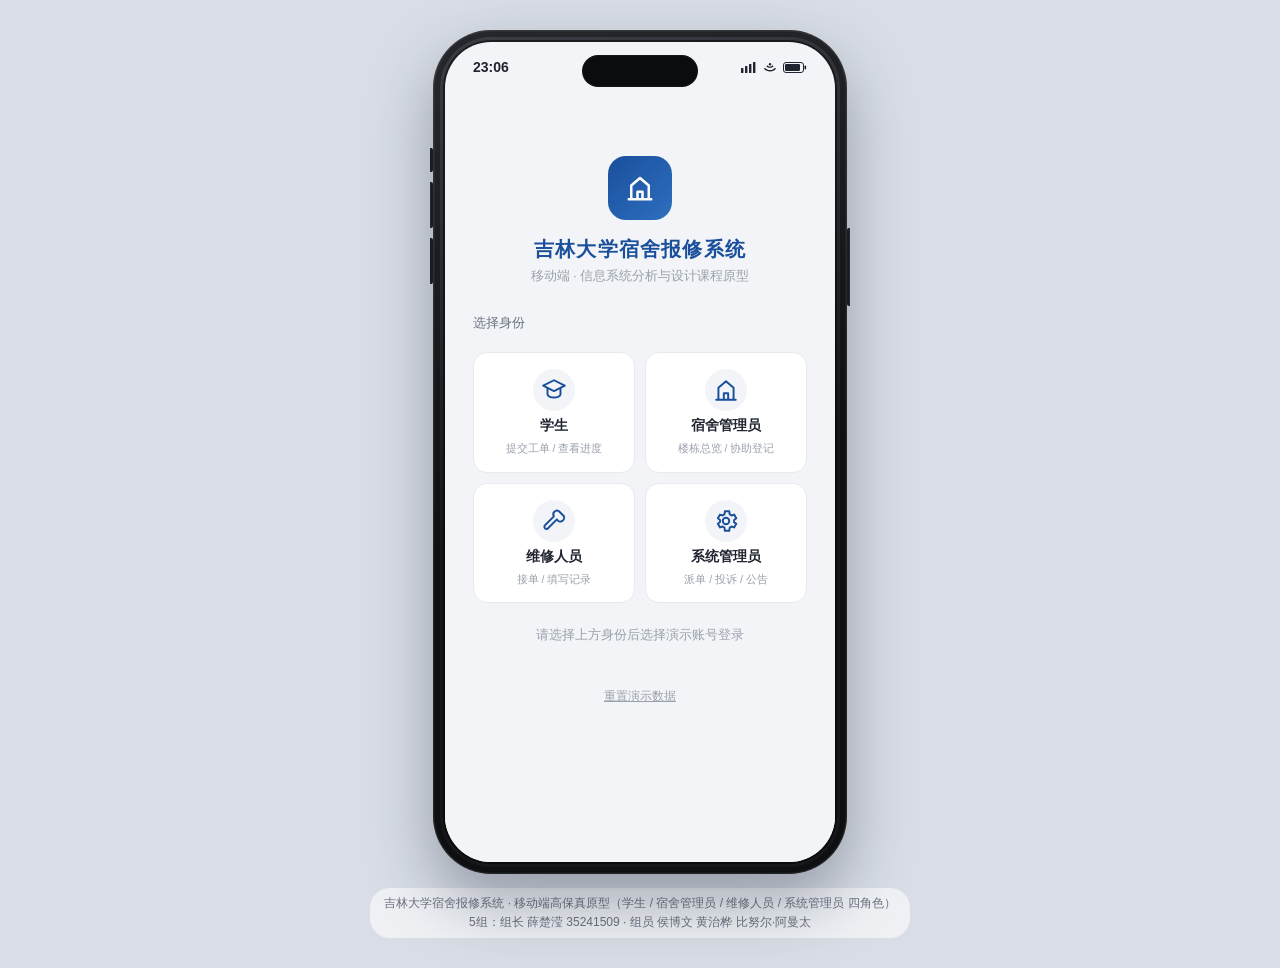
==== commit 6c7a9bd0: "Add files via upload" ====
--- a/mobile.html
+++ b/mobile.html
@@ -6,9 +6,9 @@
 <title>吉林大学宿舍报修系统 - 移动端原型</title>
 <style>
 :root{
-  --primary:#2F6FED;
-  --primary-dark:#1E54C4;
-  --primary-light:#E8F0FE;
+  --primary:#1A4F9C;
+  --primary-dark:#123E7D;
+  --primary-light:#E8EEF8;
   --success:#1FAA59;
   --success-light:#E6F7ED;
   --warning:#F5A623;
@@ -281,11 +281,11 @@
 
 /* ============ 首页专属 ============ */
 .home-header{padding:18px 16px 4px;}
-.greet{font-size:20px;font-weight:700;color:var(--text);}
+.greet{font-size:20px;font-weight:800;color:#1A4F9C;letter-spacing:.06em;}
 .dorm-chip{display:inline-flex;align-items:center;gap:5px;margin-top:6px;font-size:12.5px;color:var(--text-secondary);background:#fff;padding:5px 10px;border-radius:8px;}
 .cta-repair{
   margin:14px 16px 0;border-radius:18px;padding:20px;
-  background:linear-gradient(135deg,#2F6FED,#5B8DF8);color:#fff;position:relative;overflow:hidden;
+  background:linear-gradient(135deg,#1A4F9C,#2D6FBF);color:#fff;position:relative;overflow:hidden;
   cursor:pointer;-webkit-tap-highlight-color:transparent;
 }
 .cta-repair::after{content:'';position:absolute;right:-30px;top:-30px;width:140px;height:140px;border-radius:50%;background:rgba(255,255,255,.10);}
@@ -335,8 +335,8 @@
 /* ============ 登录页 ============ */
 .login-screen{justify-content:flex-start;}
 .login-top{padding:64px 30px 24px;display:flex;flex-direction:column;align-items:center;}
-.login-badge{width:64px;height:64px;border-radius:18px;background:linear-gradient(135deg,#2F6FED,#5B8DF8);display:flex;align-items:center;justify-content:center;margin-bottom:16px;}
-.login-title{font-size:20px;font-weight:700;color:var(--text);}
+.login-badge{width:64px;height:64px;border-radius:18px;background:linear-gradient(135deg,#1A4F9C,#2D6FBF);display:flex;align-items:center;justify-content:center;margin-bottom:16px;}
+.login-title{font-size:20px;font-weight:800;color:#1A4F9C;letter-spacing:.06em;}
 .login-sub{font-size:12.5px;color:var(--text-tertiary);margin-top:5px;}
 .login-form{padding:6px 28px;display:flex;flex-direction:column;gap:14px;}
 .login-form label{font-size:12.5px;color:var(--text-secondary);margin-bottom:6px;display:block;font-weight:500;}
@@ -501,6 +501,14 @@
 const STATUS_LABEL = { pending:'待派单', assigned:'已派单', repairing:'维修中', to_evaluate:'待评价', completed:'已完成', rejected:'已退回', cancelled:'已取消' };
 const STATUS_BADGE  = { pending:'badge-pending', assigned:'badge-assigned', repairing:'badge-repairing', to_evaluate:'badge-evaluate', completed:'badge-completed', rejected:'badge-rejected', cancelled:'badge-cancelled' };
 const FAULT_TYPES = ['水电','家具','网络','空调','门窗','卫浴','其他'];
+const DORM_BUILDINGS = [
+  '南苑一公寓','南苑二公寓','南苑三公寓','南苑四公寓',
+  '南苑五公寓A座','南苑五公寓B座','南苑五公寓C座',
+  '南苑六公寓','南苑七公寓','南苑八公寓','南苑九公寓',
+  '文苑一公寓','文苑二公寓','文苑三公寓','文苑四公寓',
+  '文苑五公寓','文苑六公寓','文苑七公寓','文苑八公寓','文苑九公寓',
+  '北苑一公寓','北苑二公寓','大学城二公寓','大学城三公寓',
+];
 const COMPLAINT_STATUS_LABEL = { pending:'待处理', processing:'处理中', resolved:'已解决', closed:'已关闭' };
 const ROLE_LABEL = { student:'学生', dorm_admin:'宿舍管理员', repairman:'维修人员', admin:'系统管理员' };
 const ROLE_ICON  = { student:'role_student', dorm_admin:'role_dorm', repairman:'role_repair', admin:'role_admin' };
@@ -519,18 +527,19 @@
 function createSeedData(){
   return {
     user_info: [
-      { user_id:'U001', name:'韩房佳茵', role:'student',    contact:'13800138001', dorm_building:'知新楼', password:'123456' },
-      { user_id:'U002', name:'李明阳',   role:'student',    contact:'13800138002', dorm_building:'励学楼', password:'123456' },
-      { user_id:'U003', name:'王璐曜',   role:'dorm_admin', contact:'13800138003', dorm_building:'知新楼', password:'123456' },
-      { user_id:'U004', name:'周天临',   role:'repairman',  contact:'13800138004', dorm_building:'',       password:'123456' },
-      { user_id:'U005', name:'张国强',   role:'repairman',  contact:'13800138005', dorm_building:'',       password:'123456' },
-      { user_id:'U006', name:'刘明泽',   role:'repairman',  contact:'13800138006', dorm_building:'',       password:'123456' },
-      { user_id:'U007', name:'余锐新',   role:'admin',      contact:'13800138007', dorm_building:'',       password:'123456' },
+      { user_id:'U001', name:'韩房佳茵', role:'student',    contact:'13800138001', dorm_building:'南苑三公寓', password:'123456' },
+      { user_id:'U002', name:'李明阳',   role:'student',    contact:'13800138002', dorm_building:'文苑二公寓', password:'123456' },
+      { user_id:'U008', name:'薛楚滢',   role:'student',    contact:'13800138008', dorm_building:'南苑二公寓', password:'123456' },
+      { user_id:'U003', name:'王璐曜',   role:'dorm_admin', contact:'13800138003', dorm_building:'南苑三公寓', password:'123456' },
+      { user_id:'U004', name:'周天临',   role:'repairman',  contact:'13800138004', dorm_building:'',            password:'123456' },
+      { user_id:'U005', name:'张国强',   role:'repairman',  contact:'13800138005', dorm_building:'',            password:'123456' },
+      { user_id:'U006', name:'刘明泽',   role:'repairman',  contact:'13800138006', dorm_building:'',            password:'123456' },
+      { user_id:'U007', name:'余锐新',   role:'admin',      contact:'13800138007', dorm_building:'',            password:'123456' },
     ],
     repairman_skill: [
-      { repairman_id:'U004', skill_tag:'水电', workload:2, schedule:'周一至周五 08:00-17:00', avg_score:4.6 },
-      { repairman_id:'U005', skill_tag:'家具', workload:1, schedule:'周一至周六 09:00-18:00', avg_score:4.3 },
-      { repairman_id:'U006', skill_tag:'空调', workload:3, schedule:'周二至周日 08:00-16:00', avg_score:4.8 },
+      { repairman_id:'U004', skill_tag:'水电', workload:2, schedule:'周一至周五 08:00-17:00', avg_score:4.6, area:'南苑片区' },
+      { repairman_id:'U005', skill_tag:'家具', workload:1, schedule:'周一至周六 09:00-18:00', avg_score:4.3, area:'文苑片区' },
+      { repairman_id:'U006', skill_tag:'空调', workload:3, schedule:'周二至周日 08:00-16:00', avg_score:4.8, area:'北苑片区' },
     ],
     repair_order: [
       { order_id:'JD10001', user_id:'U001', fault_type:'水电', description:'宿舍洗手间水龙头漏水，已影响正常使用，请尽快派人维修。', img_url:'', address:'知新楼 301室', appoint_time:'', need_company:false, status:'completed', create_time:ts(10), assign_time:ts(9), repair_time:ts(8), complete_time:ts(7), repair_result:'更换了水龙头密封圈，漏水问题已解决。', complete_img:'' },
@@ -937,7 +946,7 @@
       <button class="btn btn-primary" style="margin-top:6px;" onclick="doLogin(document.getElementById('login-user-select').value)">登录系统</button>
       `:`<div style="text-align:center;color:var(--text-tertiary);font-size:12.5px;padding:10px 0;">请选择上方身份后选择演示账号登录</div>`}
       <div style="text-align:center;margin-top:18px;">
-        <span style="font-size:12px;color:var(--text-tertiary);text-decoration:underline;cursor:pointer;" onclick="handleResetDemo()">⚠ 重置演示数据</span>
+        <span style="font-size:12px;color:var(--text-tertiary);text-decoration:underline;cursor:pointer;" onclick="handleResetDemo()">重置演示数据</span>
       </div>
     </div>
   </div>`;
@@ -1010,8 +1019,14 @@
         ${FAULT_TYPES.map(t=>`<div class="type-item" data-type="${t}" onclick="selectFaultType('submit','${t}')"><div class="ic">${typeIcon(t)}</div><span>${t}</span></div>`).join('')}
       </div>
       <div style="height:16px;"></div>
-      <div class="field-label">报修地址 <span class="req">*</span></div>
-      <input type="text" id="submit-address" value="${esc(u.dorm_building)} " placeholder="楼号+房间号">
+      <div class="field-label">寝室楼 <span class="req">*</span></div>
+      <select id="submit-building" style="width:100%;padding:10px 12px;border:1.5px solid var(--border);border-radius:10px;font-size:14px;background:#fff;color:var(--text);">
+        <option value="">请选择寝室楼</option>
+        ${DORM_BUILDINGS.map(b=>`<option value="${b}" ${b===u.dorm_building?'selected':''}>${b}</option>`).join('')}
+      </select>
+      <div style="height:10px;"></div>
+      <div class="field-label">寝室门牌号 <span class="req">*</span></div>
+      <input type="text" id="submit-room" placeholder="如 301室、402">
       <div style="height:14px;"></div>
       <div class="field-label">故障描述 <span class="req">*</span></div>
       <textarea id="submit-desc" placeholder="请详细描述故障情况，便于维修人员准备工具和零件…"></textarea>
@@ -1043,11 +1058,13 @@
 }
 function handleSubmitOrder(){
   const faultType = getSelectedType('submit');
-  const address = document.getElementById('submit-address').value.trim();
+  const building = document.getElementById('submit-building')?.value;
+  const room     = document.getElementById('submit-room')?.value.trim();
+  const address  = building && room ? `${building} ${room}` : (building||room||'');
   const desc = document.getElementById('submit-desc').value.trim();
   const appoint = document.getElementById('submit-appoint').value;
   const company = document.getElementById('submit-company-switch').classList.contains('on');
-  if(!faultType || !address || !desc){ showToast('请完整填写故障类型、地址和描述'); return; }
+  if(!faultType || !building || !room || !desc){ showToast('请完整填写故障类型、寝室楼、门牌号和描述'); return; }
   const order = {
     order_id:'JD'+Date.now(), user_id:currentUser.user_id, fault_type:faultType, description:desc,
     img_url:'', address, appoint_time:appoint, need_company:company, status:'pending', create_time:Date.now(),
@@ -1097,7 +1114,7 @@
       <div class="info-card-row"><span class="k">姓名</span><span class="v">${esc(repairman.name)}</span></div>
       <div class="info-card-row"><span class="k">联系方式</span><span class="v">${maskPhone(repairman.contact)}</span></div>
       <div class="info-card-row"><span class="k">技能专长</span><span class="v">${esc(getRepairmanSkill(repairman.user_id)?.skill_tag||'—')}</span></div>
-      <div class="info-card-row"><span class="k">派单方式</span><span class="v">${assign.is_auto?'🤖 智能推荐':'👤 人工指定'}</span></div>
+      <div class="info-card-row"><span class="k">派单方式</span><span class="v">${assign.is_auto?'智能推荐':'人工指定'}</span></div>
     </div>`:''}
     ${order.repair_result ? `<div class="card" style="margin-bottom:12px;">
       <div class="section-title" style="margin-bottom:8px;">维修结果</div>
@@ -1291,8 +1308,14 @@
       ${FAULT_TYPES.map(t=>`<div class="type-item" data-type="${t}" onclick="selectFaultType('register','${t}')"><div class="ic">${typeIcon(t)}</div><span>${t}</span></div>`).join('')}
     </div>
     <div style="height:16px;"></div>
-    <div class="field-label">报修地址 <span class="req">*</span></div>
-    <input type="text" id="reg-address" value="${esc(currentUser.dorm_building)} ">
+    <div class="field-label">寝室楼 <span class="req">*</span></div>
+    <select id="reg-building" style="width:100%;padding:10px 12px;border:1.5px solid var(--border);border-radius:10px;font-size:14px;background:#fff;color:var(--text);">
+      <option value="">请选择寝室楼</option>
+      ${DORM_BUILDINGS.map(b=>`<option value="${b}" ${b===currentUser.dorm_building?'selected':''}>${b}</option>`).join('')}
+    </select>
+    <div style="height:10px;"></div>
+    <div class="field-label">寝室门牌号 <span class="req">*</span></div>
+    <input type="text" id="reg-room" placeholder="如 301室">
     <div style="height:14px;"></div>
     <div class="field-label">故障描述 <span class="req">*</span></div>
     <textarea id="reg-desc" placeholder="详细描述故障情况…"></textarea>
@@ -1310,10 +1333,12 @@
   const name = document.getElementById('reg-name').value.trim();
   const contact = document.getElementById('reg-contact').value.trim();
   const faultType = getSelectedType('register');
-  const address = document.getElementById('reg-address').value.trim();
+  const regBuilding = document.getElementById('reg-building')?.value;
+  const regRoom     = document.getElementById('reg-room')?.value.trim();
+  const address     = regBuilding && regRoom ? `${regBuilding} ${regRoom}` : (regBuilding||regRoom||'');
   const desc = document.getElementById('reg-desc').value.trim();
   const company = document.getElementById('reg-company-switch').classList.contains('on');
-  if(!name || !faultType || !address || !desc){ showToast('请完整填写信息'); return; }
+  if(!name || !faultType || !regBuilding || !regRoom || !desc){ showToast('请完整填写信息'); return; }
   const order = {
     order_id:'JD'+Date.now(), user_id:currentUser.user_id, fault_type:faultType,
     description:`【宿管代登记·${name}${contact?'·'+contact:''}】${desc}`,
@@ -1336,7 +1361,7 @@
   const skill = getRepairmanSkill(currentUser.user_id);
   return `<div class="screen-scroll">
     <div class="home-header">
-      <div class="greet">${esc(currentUser.name)}，你好 🔧</div>
+      <div class="greet">${esc(currentUser.name)}，你好</div>
       <div class="dorm-chip">${ICON.wrench_fill.replace('width="18" height="18"','width="13" height="13"')}技能：${esc(skill?.skill_tag||'—')} · 当前负载 ${skill?.workload||0} 条</div>
     </div>
     <div class="section">
@@ -1507,7 +1532,7 @@
   showModal({
     title: `派单 · ${orderId}（${faultType}）`,
     bodyHtml: `<div style="text-align:left;max-height:340px;overflow-y:auto;margin-top:6px;">
-      <div style="font-size:12px;font-weight:700;color:var(--text-tertiary);margin-bottom:8px;">🤖 匹配推荐（按负载排序）</div>
+      <div style="font-size:12px;font-weight:700;color:var(--text-tertiary);margin-bottom:8px;">匹配推荐（按技能与负载排序）</div>
       ${html || emptyState('暂无匹配技能的维修人员')}
     </div>`,
     onOk: null, hideCancel:false, cancelText:'取消', wide:true,
